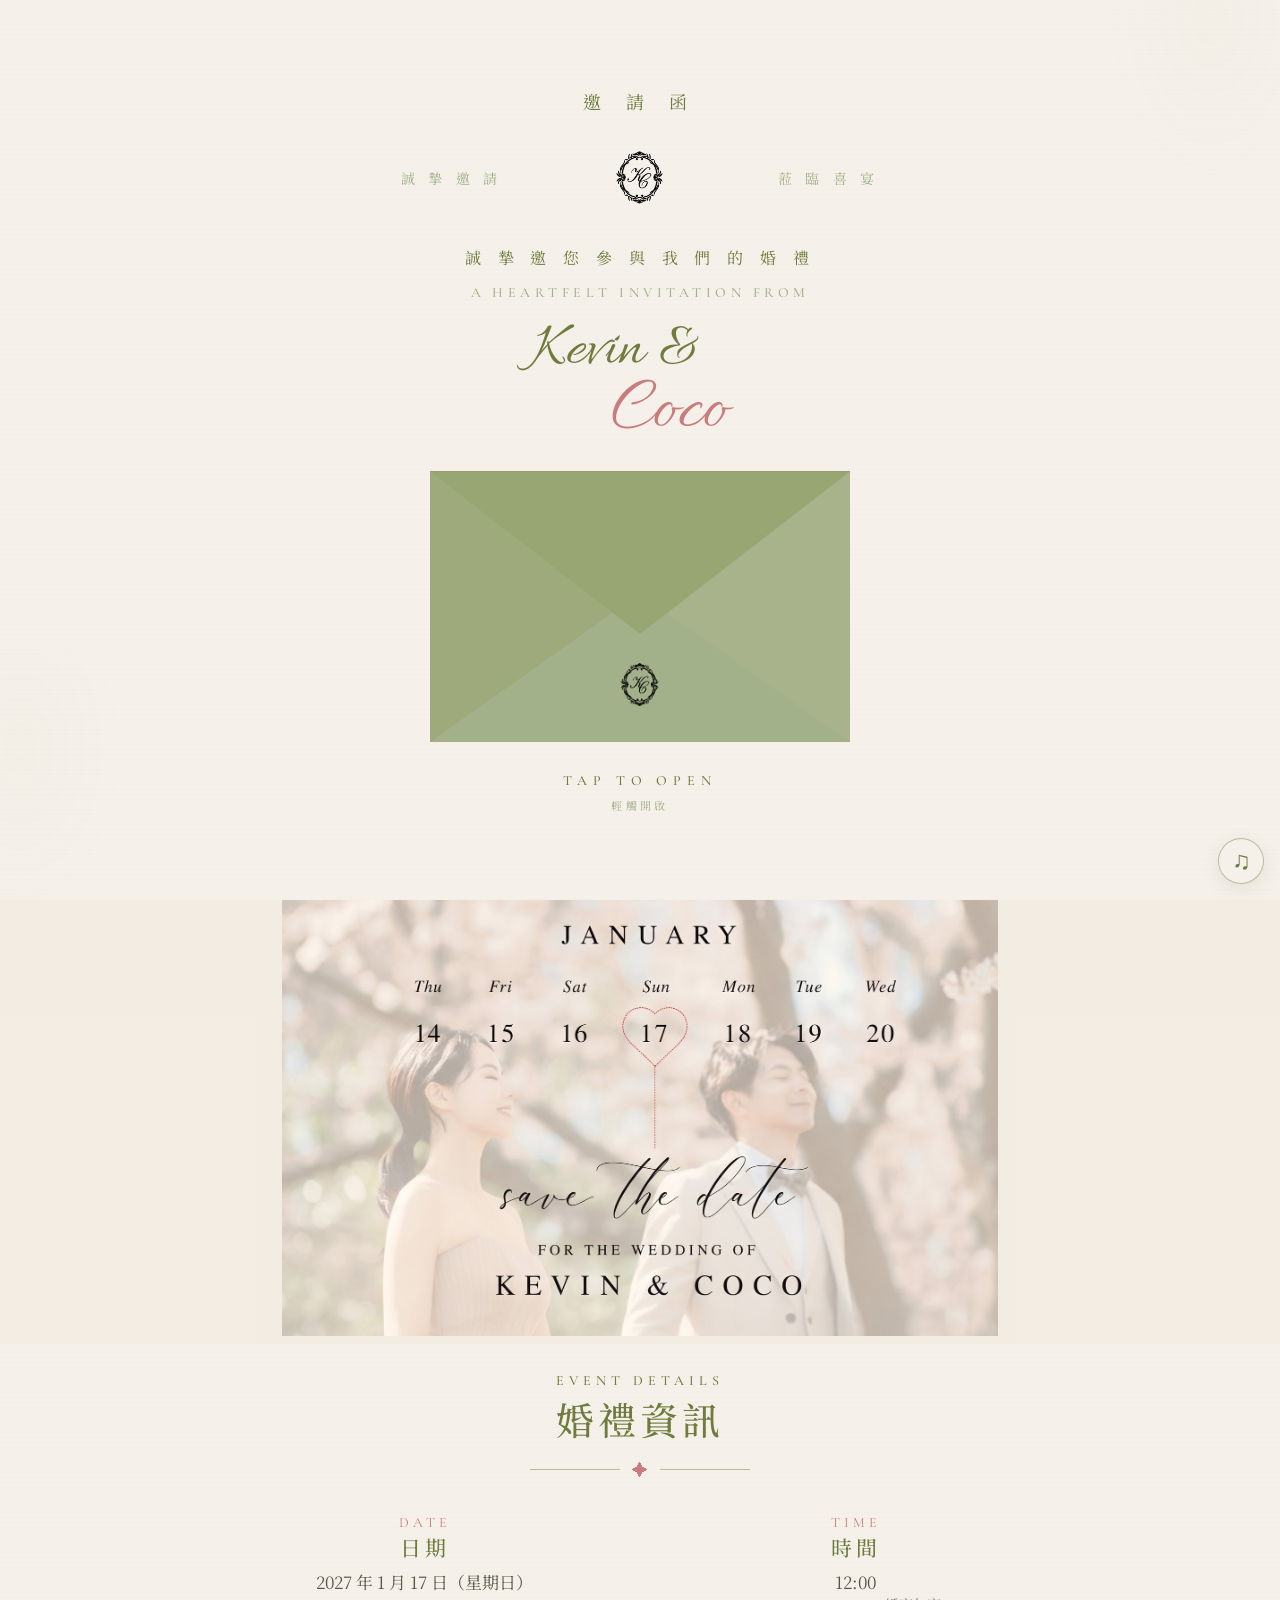
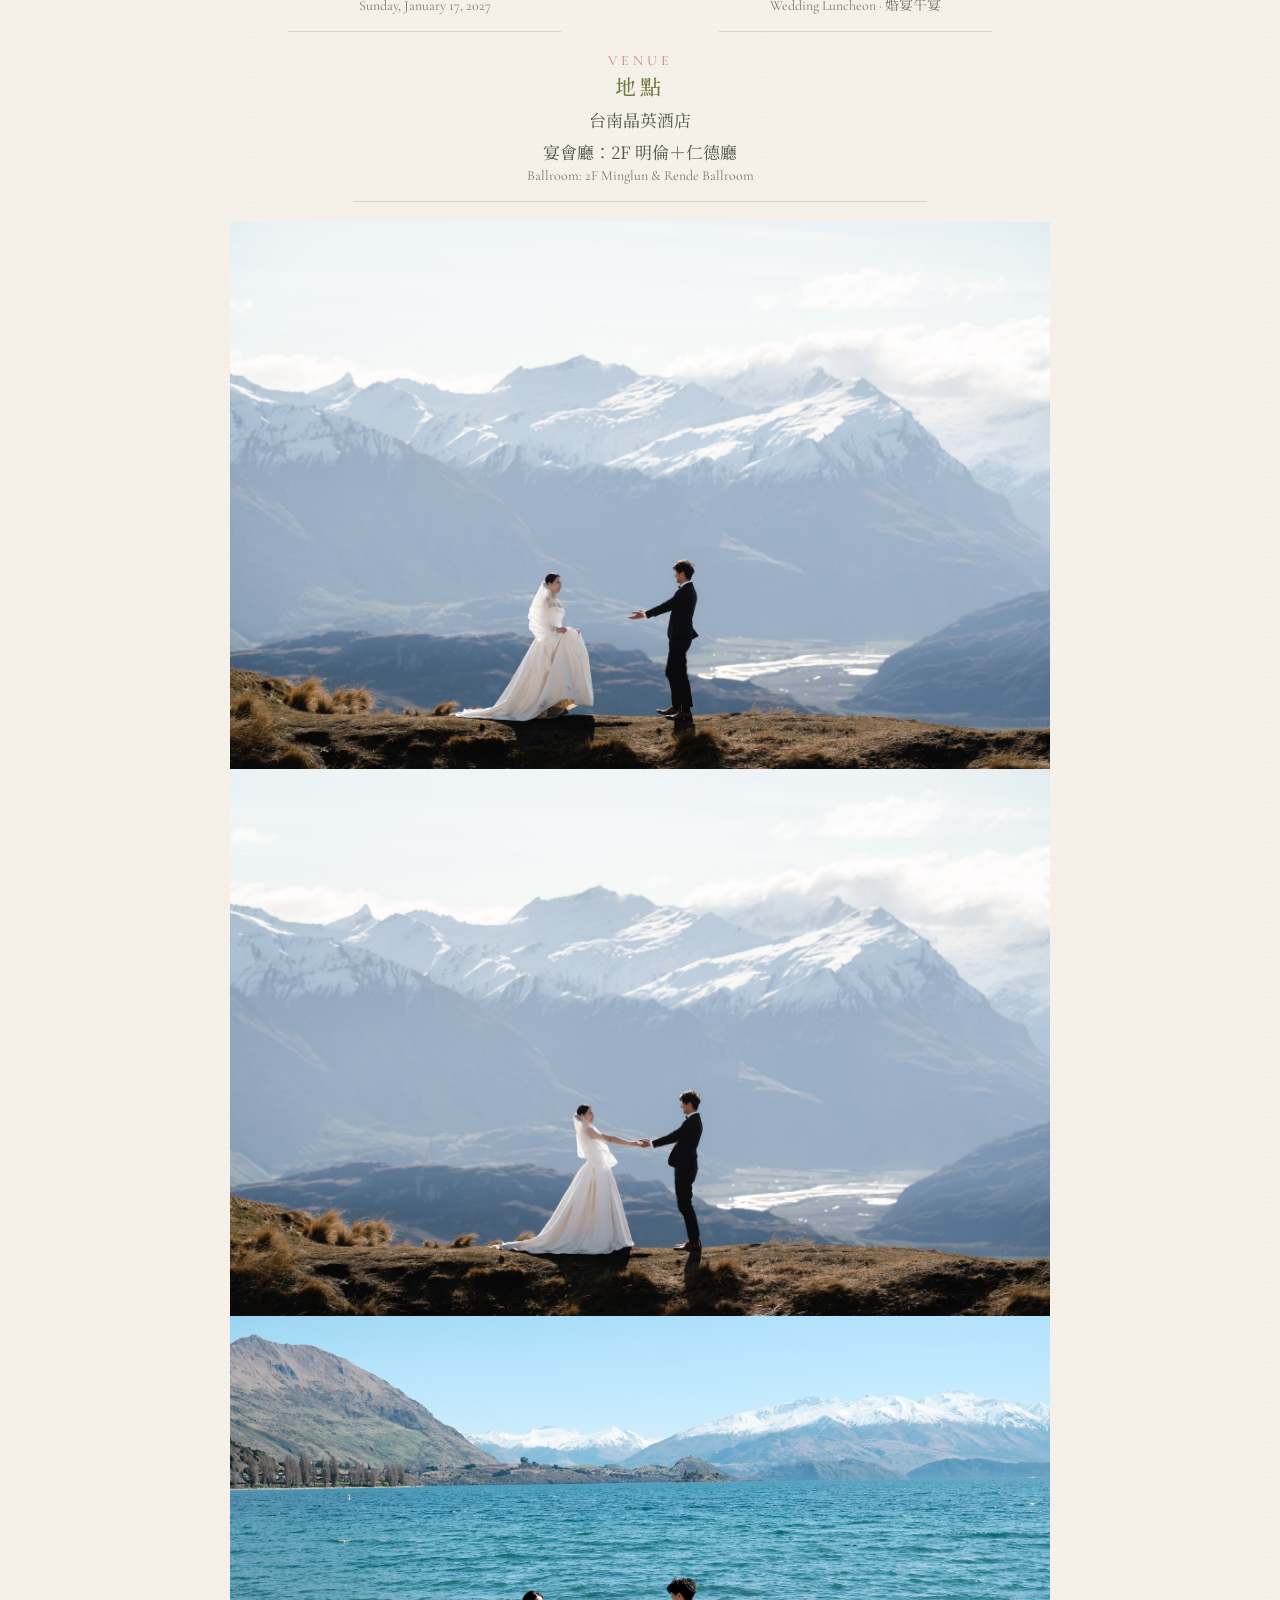
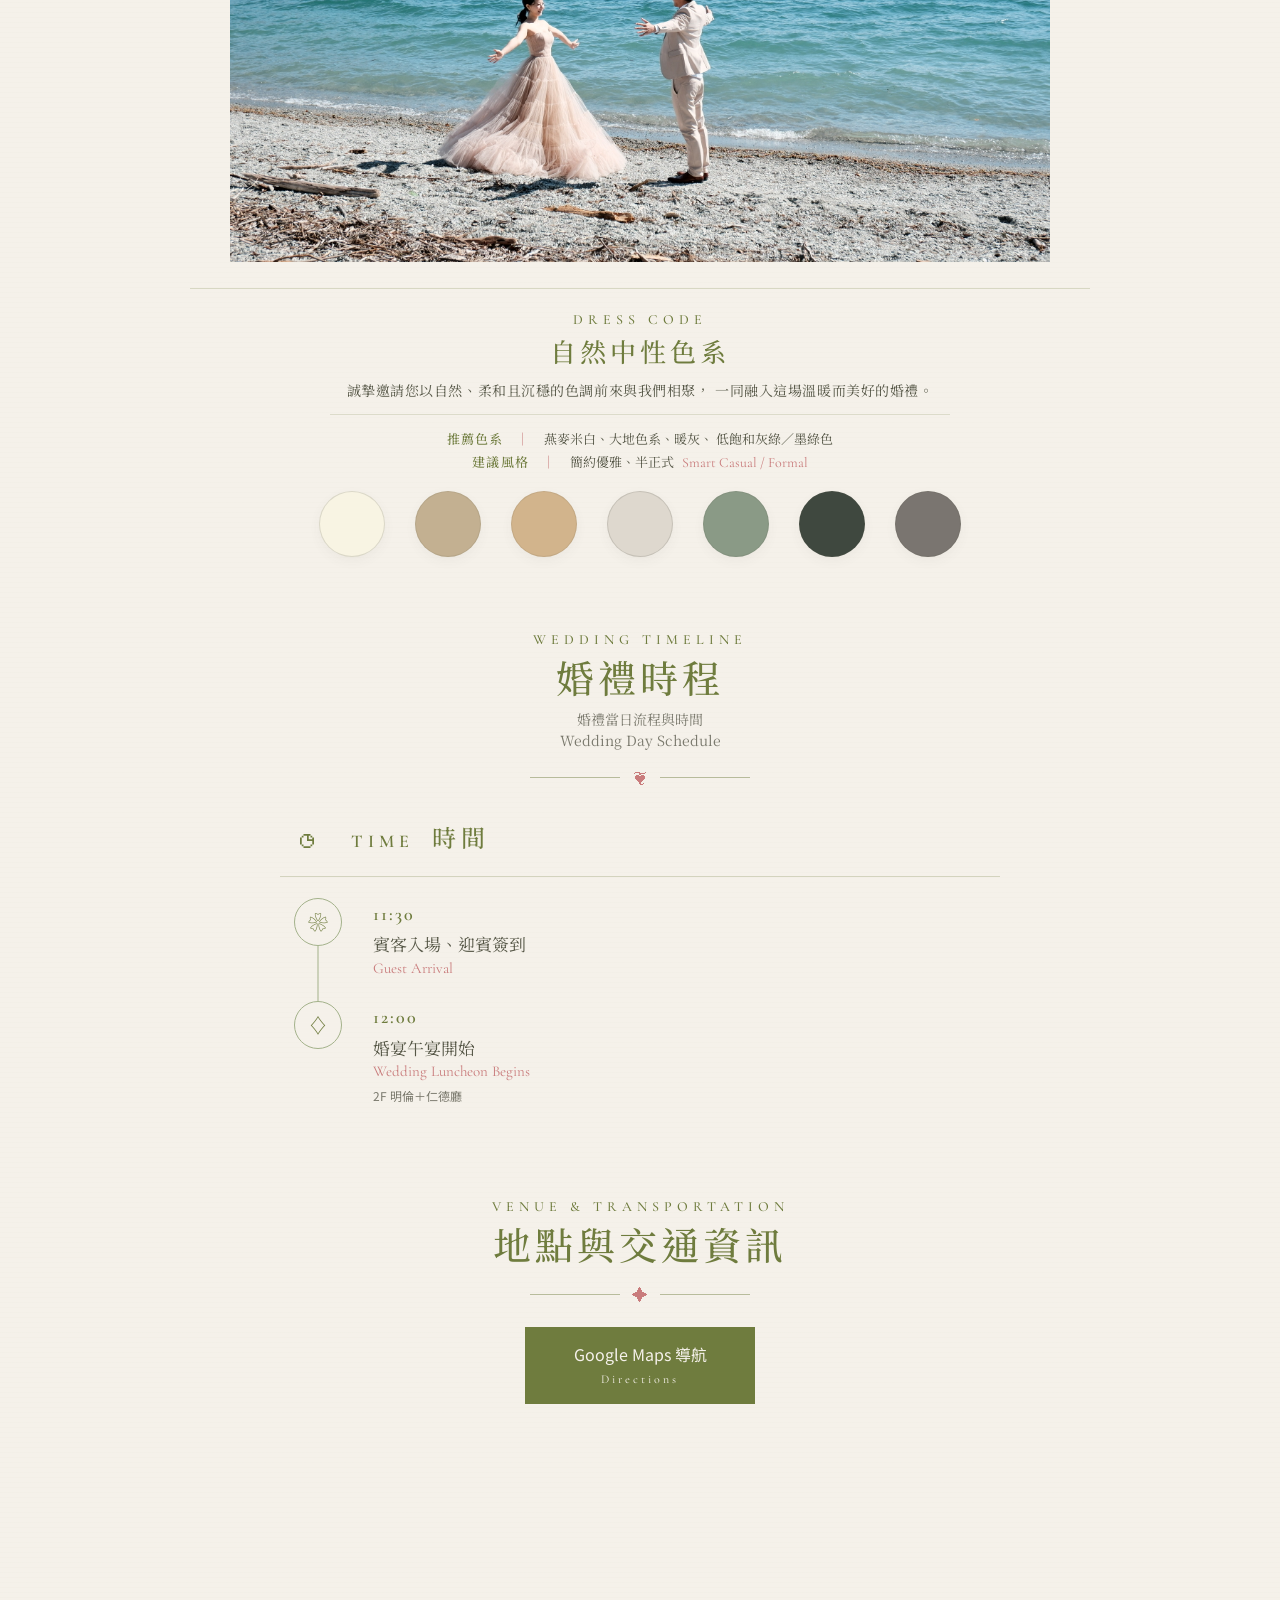
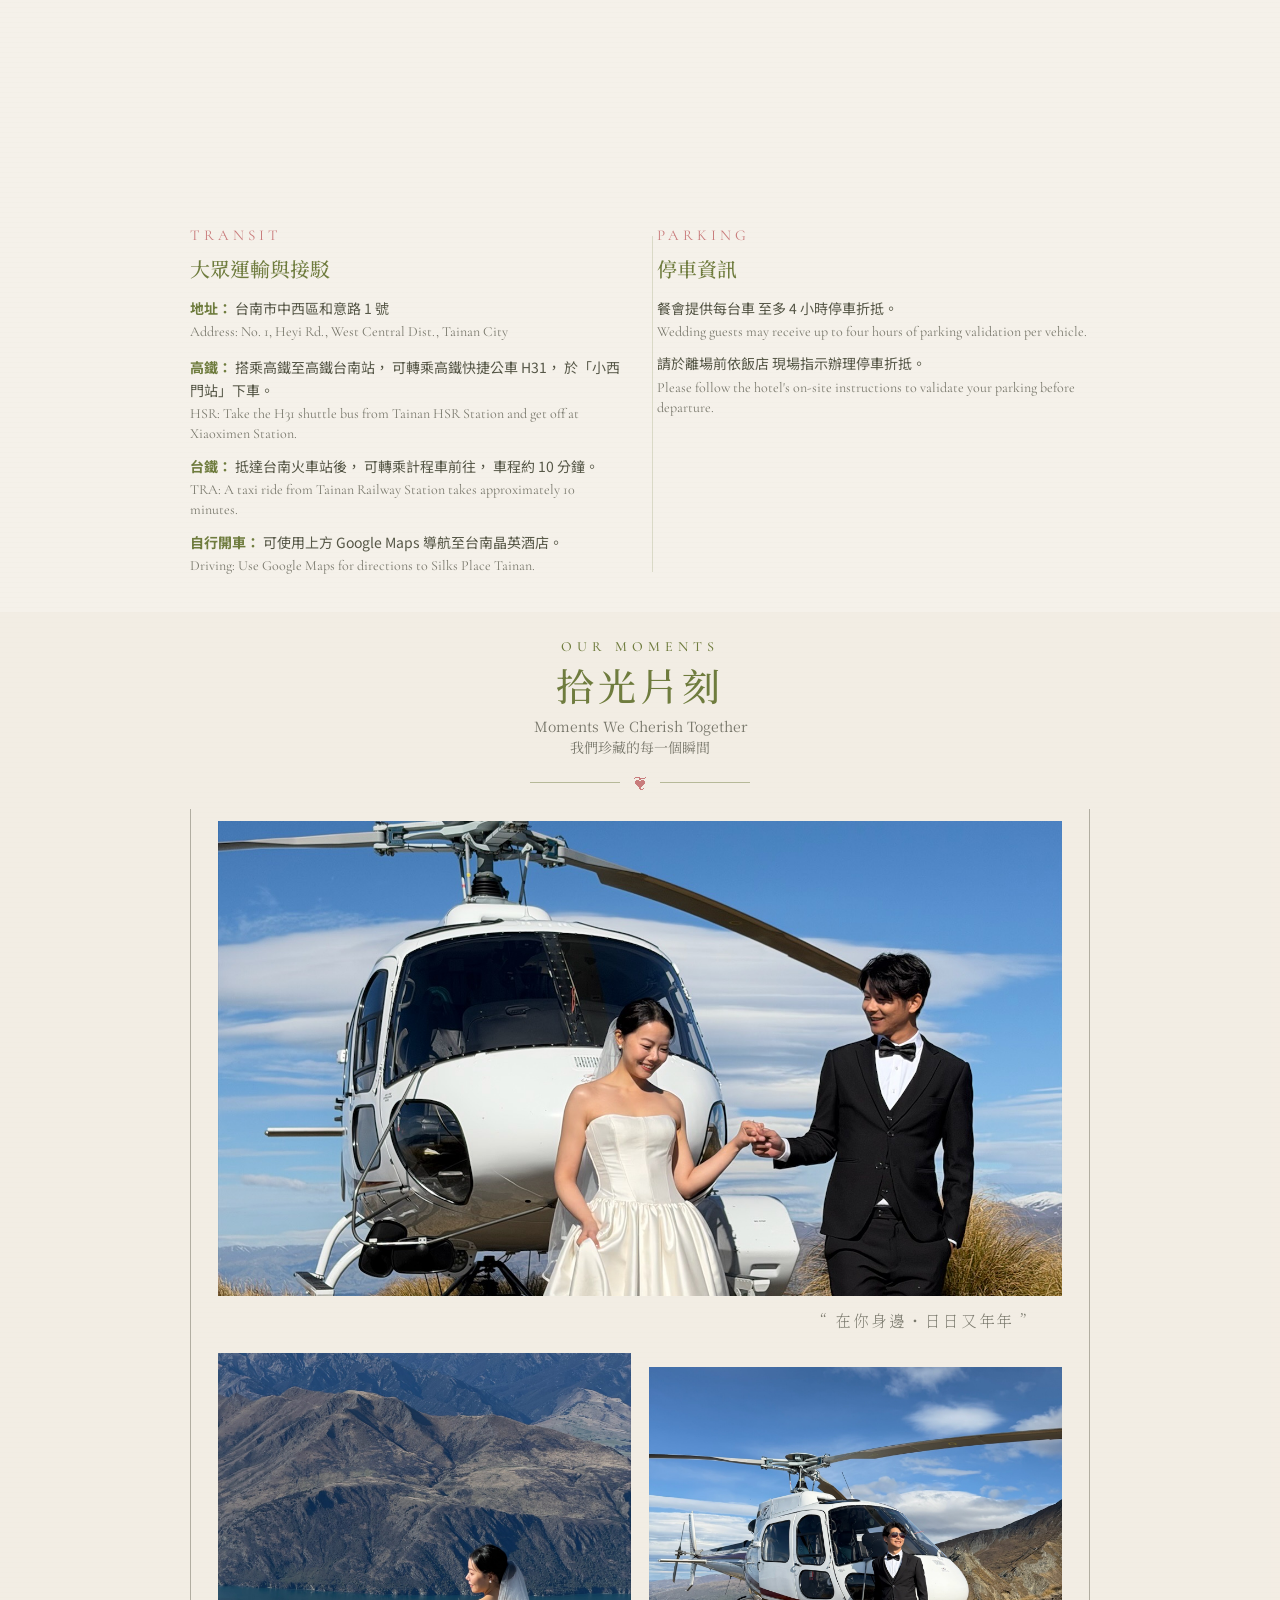
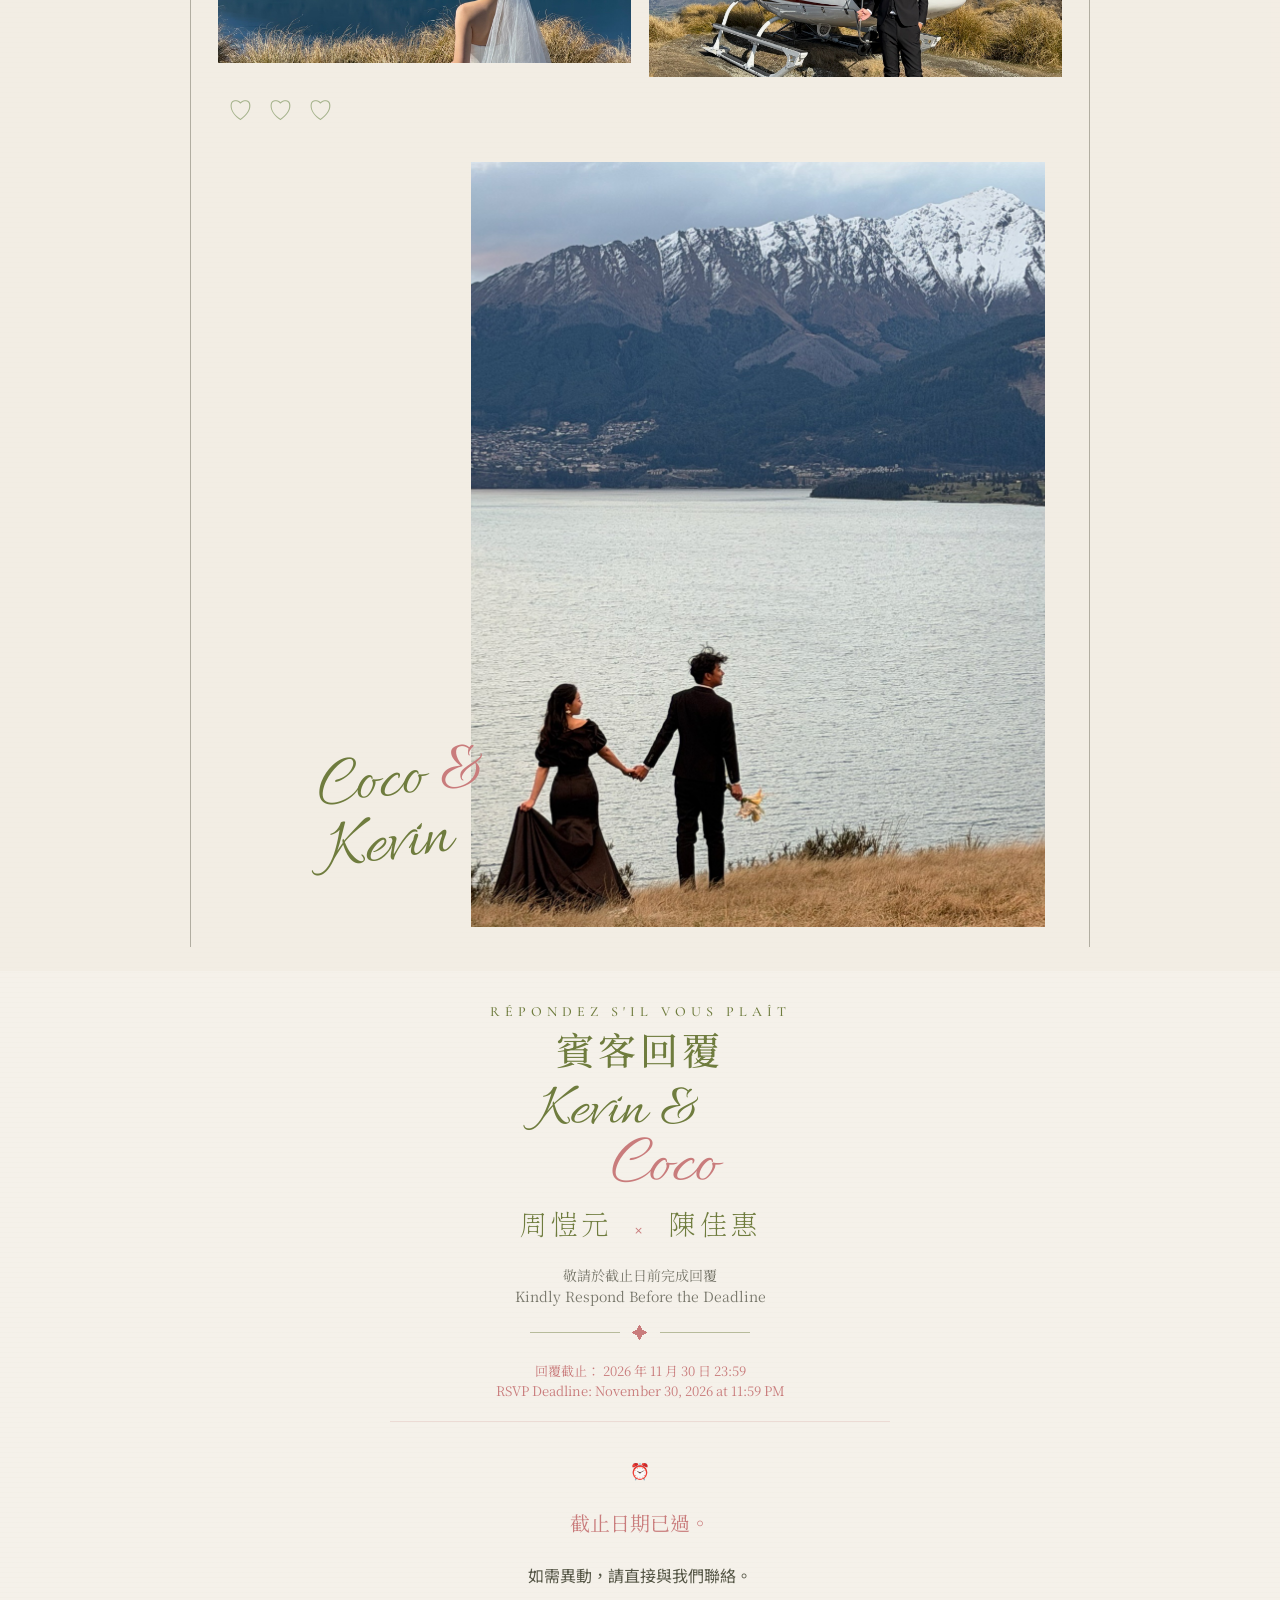
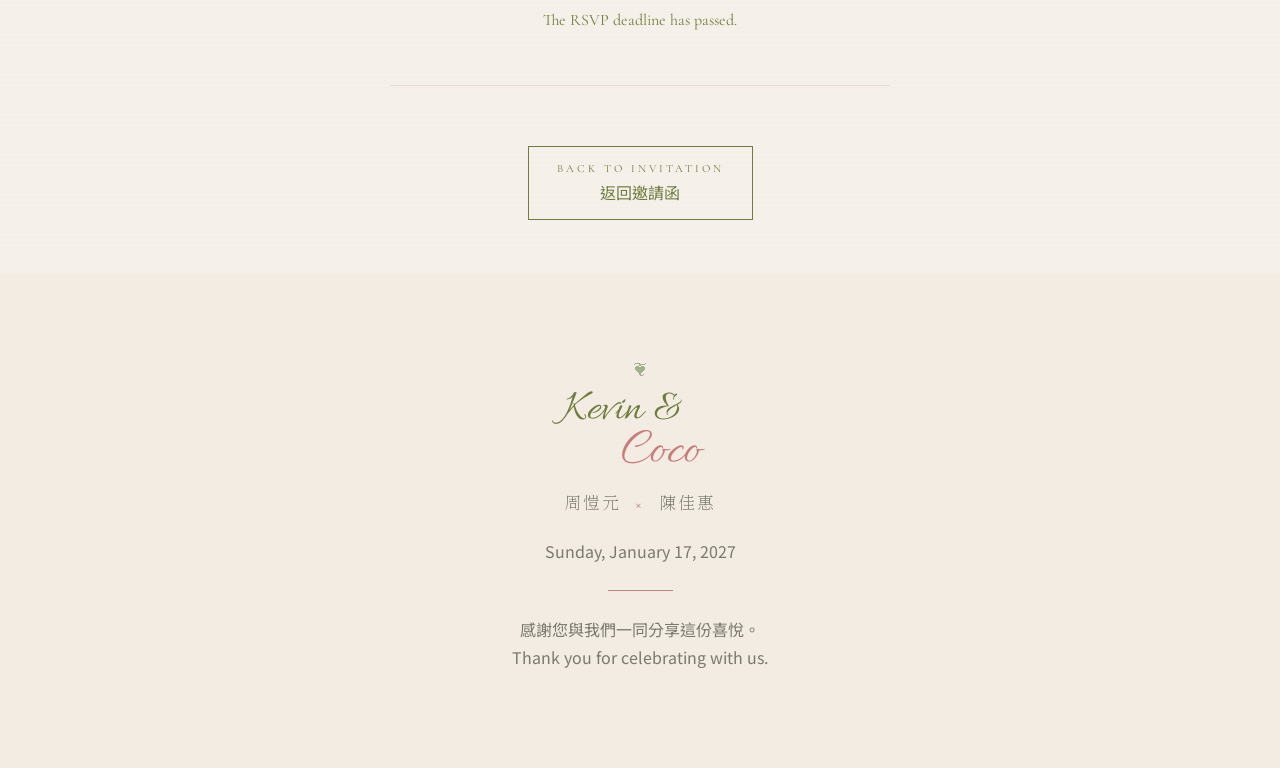
==== invitation/index.html @ 7c72fb7f "Bust stale image caches and warm optimized wedding photos" ====
<!DOCTYPE html>
<html lang="zh-TW">

<head>
    <meta charset="UTF-8">

    <meta
        name="viewport"
        content="width=device-width, initial-scale=1.0, viewport-fit=cover"
    >

    <meta
        name="description"
        content="周愷元與陳佳惠的婚禮邀請函"
    >

    <title>Wedding Invitation</title>

    <link
        rel="preload"
        as="image"
        href="./images/hero-cover.jpg?v=20261009-opt2"
        fetchpriority="high"
    >

    <link
        rel="preconnect"
        href="https://fonts.googleapis.com"
    >

    <link
        rel="preconnect"
        href="https://fonts.gstatic.com"
        crossorigin
    >

    <link
        href="https://fonts.googleapis.com/css2?family=Allura&family=Cormorant+Garamond:wght@400;500;600&family=Noto+Sans+TC:wght@400;500;600&family=Noto+Serif+TC:wght@400;500;600;700&display=swap"
        rel="stylesheet"
    >

    <script>
        (function () {
            const params = new URLSearchParams(window.location.search);

            const locationKey =
                params.get("loc") === "nantou"
                    ? "nantou"
                    : "tainan";

            const sessionKey =
                "weddingInvitationOpened:" + locationKey;

            try {
                if (
                    window.sessionStorage.getItem(sessionKey) !== "true"
                ) {
                    document.documentElement.classList.add(
                        "show-invitation-gate"
                    );
                }
            }
            catch (error) {
                document.documentElement.classList.add(
                    "show-invitation-gate"
                );
            }
        })();
    </script>

    <link
        rel="stylesheet"
        href="./style.css?v=20261009-01"
    >
</head>


<body>

    <!-- =====================================================
         背景音樂
    ====================================================== -->

    <audio
        id="bg-music"
        loop
        preload="metadata"
    >
        <source
            src="./InvitationMusic.mp3"
            type="audio/mpeg"
        >
    </audio>


    <!-- =====================================================
         音樂靜音按鈕
    ====================================================== -->

    <button
        type="button"
        id="music-toggle"
        class="music-toggle"
        aria-label="將背景音樂靜音"
        aria-pressed="false"
        title="背景音樂"
    >
        <span
            class="music-toggle-icon"
            aria-hidden="true"
        >
            ♫
        </span>
    </button>


    <!-- =====================================================
         信封入口
    ====================================================== -->

    <div
        id="invitation-gate"
        class="invitation-gate"
        role="dialog"
        aria-modal="true"
        aria-labelledby="gate-title"
        aria-describedby="gate-instruction"
    >

        <div
            class="gate-botanical gate-botanical-left"
            aria-hidden="true"
        ></div>

        <div
            class="gate-botanical gate-botanical-right"
            aria-hidden="true"
        ></div>


        <div class="gate-content">

            <p
                id="gate-title"
                class="gate-title"
            >
                邀 請 函
            </p>


            <div class="gate-monogram-row">

                <p>
                    誠 摯 邀 請
                </p>


                <div class="monogram-logo">

                    <img
                        src="./images/monogram-kc-black.png?v=20261009-opt2"
                        alt="KC Logo"
                    >

                </div>


                <p>
                    蒞 臨 喜 宴
                </p>

            </div>


            <p class="gate-main-invitation">
                誠 摯 邀 您 參 與 我 們 的 婚 禮
            </p>


            <p class="gate-english-invitation">
                A HEARTFELT INVITATION FROM
            </p>


            <div class="gate-couple-names">

                <span class="gate-name-kevin">
                    Kevin &amp;
                </span>

                <span class="gate-name-coco">
                    Coco
                </span>

            </div>


            <!-- =================================================
                 信封
            ================================================== -->

            <button
                type="button"
                id="envelope-button"
                class="envelope-button"
                aria-label="開啟婚禮邀請函"
            >

                <span class="envelope">

                    <span class="envelope-back"></span>


                    <span class="envelope-card">

                        <!-- 愛心改為玫瑰粉 -->
                        <span class="envelope-card-decoration">
                            ♥
                        </span>


                        <!-- & 獨立套用玫瑰粉 -->
                        <span class="envelope-card-name">

                            <span class="envelope-card-name-text">
                                Kevin
                            </span>

                            <span class="envelope-card-amp">
                                &amp;
                            </span>

                            <span class="envelope-card-name-text">
                                Coco
                            </span>

                        </span>


                        <span class="envelope-card-text">
                            WEDDING INVITATION
                        </span>


                        <span class="envelope-card-line"></span>


                        <span class="envelope-card-open">
                            OPEN INVITATION
                        </span>

                    </span>


                    <span class="envelope-front-left"></span>

                    <span class="envelope-front-right"></span>

                    <span class="envelope-front-bottom"></span>

                    <span class="envelope-flap"></span>


                    <span class="envelope-front-logo">

                        <img
                            src="./images/monogram-kc-black.png?v=20261009-opt2"
                            alt="KC Logo"
                        >

                    </span>

                </span>

            </button>


            <div
                id="gate-instruction"
                class="gate-instruction"
            >

                <p id="gate-instruction-main">
                    TAP TO OPEN
                </p>

                <span id="gate-instruction-sub">
                    輕觸開啟
                </span>

            </div>

        </div>

    </div>


    <!-- =====================================================
         背景裝飾
    ====================================================== -->

    <div
        class="botanical-decoration botanical-top-left"
        aria-hidden="true"
    ></div>

    <div
        class="botanical-decoration botanical-top-right"
        aria-hidden="true"
    ></div>

    <div
        class="botanical-decoration botanical-bottom-left"
        aria-hidden="true"
    ></div>

    <div
        class="botanical-decoration botanical-bottom-right"
        aria-hidden="true"
    ></div>


    <!-- =====================================================
         首頁主視覺
    ====================================================== -->

    <header
        class="hero-section"
        id="hero-bg"
    >

        <div class="hero-overlay"></div>


        <div class="hero-content">

            <div class="hero-card">

                <p class="eyebrow hero-eyebrow">
                    Wedding Invitation
                </p>


                <p class="hero-chinese-label">
                    婚禮邀請函
                </p>


                <div class="ornamental-divider">

                    <span></span>

                    <i>❦</i>

                    <span></span>

                </div>


                <h1
                    id="page-title"
                    class="hero-couple-title couple-chinese-font"
                >
                    周愷元

                    <em>&amp;</em>

                    陳佳惠
                </h1>


                <div class="hero-date-wrap">

                    <p
                        class="hero-date hero-date-line1"
                        id="wedding-date-line1"
                    >
                        JANUARY 17 2027
                    </p>

                    <p
                        class="hero-date hero-date-line2"
                        id="wedding-date-line2"
                    >
                        TAINAN
                    </p>

                </div>


                <div class="hero-invitation-copy">

                    <p class="hero-invitation-zh">
                        誠摯邀請您與我們一同見證這份幸福，
                        <br class="desktop-break">
                        分享屬於我們的重要時刻。
                    </p>

                    <p class="hero-invitation-en">
                        We warmly invite you to celebrate this special moment with us
                        <br class="desktop-break">
                        and share in the joy of our wedding day.
                    </p>

                </div>


                <div class="hero-floral-mark">
                    ✦
                </div>

            </div>

        </div>

    </header>


    <!-- =====================================================
         Countdown Image
    ====================================================== -->

    <section class="countdown-section">

        <div class="editorial-image-frame countdown-frame">

            <img
                id="countdown-image"
                class="countdown-image"
                src=""
                alt="Wedding Countdown"
                loading="eager"
                decoding="async"
                fetchpriority="auto"
            >

            <p
                id="countdown-image-error"
                class="image-error-message"
                hidden
            >
                婚禮倒數圖片尚未上傳。
            </p>

        </div>

    </section>


    <main
        id="wedding-content"
        tabindex="-1"
    >

        <!-- =================================================
             特別公告
        ================================================== -->

        <section
            id="notice-section"
            class="notice-section"
            hidden
        >

            <div class="notice-inner">

                <span
                    class="notice-leaf"
                    aria-hidden="true"
                >
                    ❧
                </span>


                <div>

                    <p
                        id="notice-zh"
                        class="notice-zh"
                    ></p>

                    <p
                        id="notice-en"
                        class="notice-en"
                    ></p>

                </div>


                <span
                    class="notice-leaf notice-leaf-right"
                    aria-hidden="true"
                >
                    ❧
                </span>

            </div>

        </section>


        <!-- =================================================
             婚禮資訊
        ================================================== -->

        <section class="content-section event-section">

            <div class="section-heading centered-heading">

                <p class="eyebrow">
                    Event Details
                </p>

                <h2>
                    婚禮資訊
                </h2>


                <div class="section-divider">

                    <span></span>

                    <i>✦</i>

                    <span></span>

                </div>

            </div>

            <div class="detail-grid">

                <article class="detail-item">

                    <p class="detail-label">
                        Date
                    </p>

                    <h3>
                        日期
                    </h3>

                    <p
                        id="event-date"
                        class="detail-main"
                    ></p>

                    <p
                        id="event-date-en"
                        class="detail-secondary"
                    ></p>

                </article>


                <article class="detail-item">

                    <p class="detail-label">
                        Time
                    </p>

                    <h3>
                        時間
                    </h3>

                    <p class="detail-main">
                        12:00
                    </p>

                    <p class="detail-secondary">
                        Wedding Luncheon · 婚宴午宴
                    </p>

                </article>


                <article class="detail-item detail-item-wide">

                    <p class="detail-label">
                        Venue
                    </p>

                    <h3>
                        地點
                    </h3>

                    <p
                        id="venue-name"
                        class="detail-main"
                    ></p>

                    <p
                        id="venue-address"
                        class="detail-secondary"
                    ></p>

                    <div
                        id="venue-detail"
                        class="venue-detail"
                    ></div>

                </article>

            </div>


            <!-- =================================================
                 婚禮資訊照片序列
                 既有圖片：6.jpg / 7.jpg / 8.jpg
            ================================================== -->

            <div
                class="event-photo-sequence"
                aria-label="Wedding photo sequence"
            >

                <img
                    src="./images/6.jpg?v=20261009-opt2"
                    alt="Wedding Photo 1"
                    loading="lazy"
                    decoding="async"
                    fetchpriority="low"
                >

                <img
                    src="./images/7.jpg?v=20261009-opt2"
                    alt="Wedding Photo 2"
                    loading="lazy"
                    decoding="async"
                    fetchpriority="low"
                >

                <img
                    src="./images/8.jpg?v=20261009-opt2"
                    alt="Wedding Photo 3"
                    loading="lazy"
                    decoding="async"
                    fetchpriority="low"
                >

            </div>


            <!-- =================================================
                 Dress Code
            ================================================== -->

            <div class="dress-code-section">

                <div class="dress-code-heading">

                    <p class="eyebrow">
                        Dress Code
                    </p>

                    <h3>
                        自然中性色系
                    </h3>


                    <p class="dress-code-introduction">
                        誠摯邀請您以自然、柔和且沉穩的色調前來與我們相聚，
                        一同融入這場溫暖而美好的婚禮。
                    </p>


                    <div class="dress-code-guidance">

                        <p>
                            <strong>
                                推薦色系
                            </strong>

                            <span>
                                燕麥米白、大地色系、暖灰、
                                低飽和灰綠／墨綠色
                            </span>
                        </p>


                        <p>
                            <strong>
                                建議風格
                            </strong>

                            <span>
                                簡約優雅、半正式
                                <em>
                                    Smart Casual / Formal
                                </em>
                            </span>
                        </p>

                    </div>

                </div>


                <div
                    class="dress-code-palette"
                    aria-label="婚禮 Dress Code 推薦色系"
                >

                    <div
                        class="dress-color-circle dress-color-light"
                        style="background-color:#F8F4E3;"
                    ></div>


                    <div
                        class="dress-color-circle"
                        style="background-color:#C3B091;"
                    ></div>


                    <div
                        class="dress-color-circle"
                        style="background-color:#D2B48C;"
                    ></div>


                    <div
                        class="dress-color-circle dress-color-light"
                        style="background-color:#DED8CE;"
                    ></div>


                    <div
                        class="dress-color-circle"
                        style="background-color:#8A9A86;"
                    ></div>


                    <div
                        class="dress-color-circle"
                        style="background-color:#3F483F;"
                    ></div>


                    <div
                        class="dress-color-circle"
                        style="background-color:#7A7570;"
                    ></div>

                </div>

            </div>

        </section>


        <!-- =================================================
             婚禮時程
        ================================================== -->

        <section class="content-section timeline-section">

            <div class="section-heading centered-heading">

                <p class="eyebrow">
                    Wedding Timeline
                </p>

                <h2>
                    婚禮時程
                </h2>

                <p class="section-note">
                    婚禮當日流程與時間<br>
                    Wedding Day Schedule
                </p>


                <div class="section-divider">

                    <span></span>

                    <i>❦</i>

                    <span></span>

                </div>

            </div>


            <div class="timeline-text-board">

                <div class="timeline-board-title">

                    <div class="timeline-board-icon">
                        ◷
                    </div>


                    <div class="timeline-board-heading">

                        <span>
                            Time
                        </span>

                        <h3>
                            時間
                        </h3>

                    </div>

                </div>


                <div
                    id="timeline-list"
                    class="timeline-list"
                ></div>

            </div>

        </section>


        <!-- =================================================
             地點與交通
        ================================================== -->

        <section class="content-section venue-section">

            <div class="section-heading centered-heading">

                <p class="eyebrow">
                    Venue & Transportation
                </p>

                <h2>
                    地點與交通資訊
                </h2>


                <div class="section-divider">

                    <span></span>

                    <i>✦</i>

                    <span></span>

                </div>

            </div>


            <div class="map-actions">

                <a
                    id="google-map-link"
                    class="primary-link"
                    href="#"
                    target="_blank"
                    rel="noopener noreferrer"
                >
                    Google Maps 導航

                    <span>
                        Directions
                    </span>

                </a>

            </div>


            <div class="map-container">

                <iframe
                    id="map-iframe"
                    title="Wedding Venue Map"
                    src=""
                    width="100%"
                    height="360"
                    allowfullscreen
                    loading="lazy"
                    referrerpolicy="no-referrer-when-downgrade"
                ></iframe>

            </div>


            <div class="information-grid">

                <article class="information-item">

                    <p class="information-en-title">
                        Transit
                    </p>

                    <h3>
                        大眾運輸與接駁
                    </h3>

                    <div
                        class="information-content"
                        id="traffic-info"
                    ></div>

                </article>


                <article class="information-item">

                    <p class="information-en-title">
                        Parking
                    </p>

                    <h3>
                        停車資訊
                    </h3>

                    <div
                        class="information-content"
                        id="parking-info"
                    ></div>

                </article>

            </div>

        </section>


        <!-- =================================================
             Our Moments
        ================================================== -->

        <section class="moments-section">

            <div class="section-heading centered-heading">

                <p class="eyebrow">
                    Our Moments
                </p>

                <h2>
                    拾光片刻
                </h2>

                <p class="section-note">
                    Moments We Cherish Together<br>
                    我們珍藏的每一個瞬間
                </p>


                <div class="section-divider">

                    <span></span>

                    <i>❦</i>

                    <span></span>

                </div>

            </div>


            <div
                class="moments-collage"
                id="photo-grid"
            ></div>

        </section>


        <!-- =================================================
             RSVP
        ================================================== -->

        <section
            class="rsvp-section"
            id="rsvp-section"
        >

            <div class="rsvp-inner">

                <div class="section-heading centered-heading">

                    <p class="eyebrow">
                        Répondez S'il Vous Plaît
                    </p>

                    <h2>
                        賓客回覆
                    </h2>


                    <div class="rsvp-couple-signature">

                        <span class="rsvp-kevin">
                            Kevin &amp;
                        </span>

                        <span class="rsvp-coco">
                            Coco
                        </span>

                    </div>


                    <p class="rsvp-couple-chinese couple-chinese-font">
                        周愷元

                        <i>×</i>

                        陳佳惠
                    </p>


                    <p class="section-note">
                        敬請於截止日前完成回覆<br>
                        Kindly Respond Before the Deadline
                    </p>


                    <div class="section-divider">

                        <span></span>

                        <i>✦</i>

                        <span></span>

                    </div>


                    <p
                        id="rsvp-deadline-display"
                        class="deadline-display"
                    ></p>

                </div>


                <div id="rsvp-form-wrapper">

                    <form id="rsvp-form">

                        <input
                            type="hidden"
                            id="form-wedding-location"
                            name="weddingLocation"
                        >


                        <div class="form-group">

                            <label for="guest-name">

                                <span>
                                    Your Name
                                </span>

                                姓名

                                <b>*</b>

                            </label>

                            <input
                                id="guest-name"
                                type="text"
                                name="guestName"
                                required
                                maxlength="50"
                                autocomplete="name"
                                placeholder="請輸入您的姓名"
                            >

                        </div>


                        <div class="form-group">

                            <label for="relation">

                                <span>
                                    Relationship
                                </span>

                                與新人的關係

                                <b>*</b>

                            </label>

                            <select
                                id="relation"
                                name="relation"
                                required
                            >

                                <option
                                    value=""
                                    selected
                                    disabled
                                >
                                    請選擇 Select
                                </option>

                                <option value="男方親友">
                                    男方親友 · Groom's Guest
                                </option>

                                <option value="女方親友">
                                    女方親友 · Bride's Guest
                                </option>

                                <option value="共同朋友">
                                    共同朋友 · Mutual Friend
                                </option>

                                <option value="公司同事">
                                    公司同事 · Colleague
                                </option>

                                <option value="其他">
                                    其他 · Other
                                </option>

                            </select>

                        </div>


                        <div class="form-group">

                            <label for="phone">

                                <span>
                                    Phone Number
                                </span>

                                聯絡電話

                                <b>*</b>

                            </label>

                            <input
                                id="phone"
                                type="tel"
                                name="phone"
                                required
                                maxlength="20"
                                autocomplete="tel"
                                inputmode="tel"
                                placeholder="0912345678"
                            >

                        </div>


                        <div class="form-group">

                            <label for="attendance">

                                <span>
                                    Attendance
                                </span>

                                是否出席

                                <b>*</b>

                            </label>

                            <select
                                id="attendance"
                                name="isAttending"
                                required
                            >

                                <option value="yes">
                                    出席 · Attending
                                </option>

                                <option value="no">
                                    不出席 · Not Attending
                                </option>

                            </select>

                        </div>


                        <div
                            id="attendance-detail-fields"
                            class="conditional-fields"
                        >

                            <div
                                id="field-ceremony"
                                class="form-group"
                            >

                                <label for="attend-ceremony">

                                    <span>
                                        Ceremony Attendance
                                    </span>

                                    是否出席證婚

                                </label>

                                <select
                                    id="attend-ceremony"
                                    name="attendCeremony"
                                >

                                    <option value="yes">
                                        是，會出席證婚 · Attending
                                    </option>

                                    <option value="no">
                                        否，僅參加午宴 · Luncheon Only
                                    </option>

                                </select>

                                <p class="field-help">
                                    涵碧樓 8F 星光露台<br>
                                    8F Starlight Terrace
                                </p>

                            </div>


                            <div class="form-group">

                                <label for="attend-count">

                                    <span>
                                        Total Guest Count
                                    </span>

                                    包含您在內，總出席人數

                                    <b>*</b>

                                </label>

                                <input
                                    id="attend-count"
                                    type="number"
                                    name="attendCount"
                                    min="1"
                                    max="20"
                                    step="1"
                                    value="1"
                                    required
                                >

                                <p class="field-help highlighted-help">
                                    請包含您本人、其他成人與所有兒童。<br>
                                    Please include yourself, all adults and all children.
                                </p>

                            </div>


                            <div
                                id="field-companion-names"
                                class="form-group"
                                hidden
                            >

                                <label for="companion-names">

                                    <span>
                                        Accompanying Guest Names
                                    </span>

                                    其他一同參與人員姓名

                                </label>

                                <input
                                    id="companion-names"
                                    type="text"
                                    name="companionNames"
                                    maxlength="200"
                                    autocomplete="off"
                                    placeholder="例如：王小明、陳小華"
                                >

                                <p class="field-help">
                                    總出席人數大於 1 人時可填寫，非必填；多位姓名請以頓號「、」分隔。<br>
                                    Optional. Please separate multiple names with 「、」.
                                </p>

                            </div>


                            <div class="form-group">

                                <label for="child-set-count">

                                    <span>
                                        Child Seat & Tableware Sets
                                    </span>

                                    需要兒童座椅及餐具組的數量

                                </label>

                                <input
                                    id="child-set-count"
                                    type="number"
                                    name="childSetCount"
                                    min="0"
                                    max="20"
                                    step="1"
                                    value="0"
                                >

                                <p class="field-help">
                                    每組包含一張兒童座椅及一組兒童餐具，不需要請填 0。<br>
                                    Each set includes one child seat and one child tableware set.
                                </p>

                            </div>


                            <div class="form-group">

                                <label for="dietary-type">

                                    <span>
                                        Meal Preference
                                    </span>

                                    餐點需求

                                    <b>*</b>

                                </label>

                                <select
                                    id="dietary-type"
                                    name="dietaryType"
                                    required
                                >

                                    <option value="all_meat">
                                        全葷 · Regular Meals
                                    </option>

                                    <option value="all_veg">
                                        全素 · All Vegetarian
                                    </option>

                                    <option value="other">
                                        其他 · Other
                                    </option>

                                </select>


                                <p
                                    id="dietary-other-help"
                                    class="field-help highlighted-help"
                                    hidden
                                >
                                    請於下方「食物過敏或特殊需求」註明需求。<br>
                                    Please describe your meal requirements below.
                                </p>

                            </div>


                            <div
                                id="field-veg-count"
                                class="form-group"
                            >

                                <label for="veg-count">

                                    <span>
                                        Vegetarian Guest Count
                                    </span>

                                    素食人數

                                </label>

                                <input
                                    id="veg-count"
                                    type="number"
                                    name="vegCount"
                                    min="0"
                                    max="20"
                                    step="1"
                                    value="0"
                                >

                            </div>


                            <div class="form-group">

                                <label for="food-allergy">

                                    <span>
                                        Dietary Restrictions
                                    </span>

                                    食物過敏或特殊需求

                                </label>

                                <textarea
                                    id="food-allergy"
                                    name="foodAllergy"
                                    rows="3"
                                    maxlength="300"
                                    placeholder="請註明食物過敏、特殊餐點或其他需求"
                                ></textarea>

                            </div>

                        </div>


                        <div class="form-group">

                            <label for="message">

                                <span>
                                    Message for the Couple
                                </span>

                                想對新人說的話

                            </label>

                            <textarea
                                id="message"
                                name="message"
                                rows="3"
                                maxlength="500"
                                placeholder="留下給我們的祝福"
                            ></textarea>

                        </div>


                        <button
                            type="submit"
                            class="submit-btn"
                            id="submit-button"
                        >

                            <span>
                                Submit RSVP
                            </span>

                            送出回覆

                        </button>


                        <p
                            id="form-status"
                            class="form-status"
                            role="status"
                            aria-live="polite"
                        ></p>

                    </form>

                </div>


                <div
                    id="deadline-notice"
                    class="deadline-notice"
                    hidden
                >

                    <div class="deadline-icon">
                        ⏰
                    </div>

                    <p class="deadline-main">
                        截止日期已過。
                    </p>

                    <p>
                        如需異動，請直接與我們聯絡。
                    </p>

                    <p class="deadline-en">
                        The RSVP deadline has passed.
                    </p>

                </div>


                <div class="back-invitation-wrap">

                    <button
                        type="button"
                        id="back-to-invitation"
                        class="back-invitation-button"
                    >

                        <span>
                            Back to Invitation
                        </span>

                        返回邀請函

                    </button>

                </div>

            </div>

        </section>

    </main>


    <!-- =====================================================
         照片燈箱
    ====================================================== -->

    <div
        id="lightbox"
        class="lightbox"
        role="dialog"
        aria-modal="true"
        aria-label="圖片預覽"
        hidden
    >

        <button
            type="button"
            class="close-lightbox"
            id="close-lightbox"
            aria-label="關閉照片"
        >
            &times;
        </button>

        <img
            class="lightbox-content"
            id="lightbox-img"
            src=""
            alt="圖片預覽"
        >

    </div>


    <!-- =====================================================
         Footer
    ====================================================== -->

    <footer class="page-footer">

        <div class="footer-decoration">
            ❦
        </div>


        <div class="footer-signature">

            <span>
                Kevin &amp;
            </span>

            <span>
                Coco
            </span>

        </div>


        <p class="footer-chinese-names couple-chinese-font">
            周愷元

            <i>×</i>

            陳佳惠
        </p>


        <p id="footer-date"></p>


        <div class="footer-line"></div>


        <p>
            感謝您與我們一同分享這份喜悅。<br>
            Thank you for celebrating with us.
        </p>

    </footer>


    <script
        src="https://www.gstatic.com/firebasejs/8.10.1/firebase-app.js"
    ></script>

    <script
        src="https://www.gstatic.com/firebasejs/8.10.1/firebase-database.js"
    ></script>

    <script
        src="./app.js?v=20261009-opt2"
    ></script>

</body>

</html>
---- invitation/style.css ----
/* =========================================================
   GenWanMin2
========================================================= */

@font-face {
    font-family: "GenWanMin2Wedding";

    src: url("./fonts/GenWanMin2-L-subset.woff2") format("woff2");

    font-weight: 300;
    font-style: normal;
    font-display: swap;
}


/* =========================================================
   Variables
========================================================= */

:root {
    --background: #F5F1EA;
    --primary: #6F7C3E;
    --accent: #C97C7C;
    --secondary-background: #EFE7DB;
    --soft-pink: #D8A7A1;
    --sage: #A3B18A;

    --text: #565747;
    --text-soft: #7A796D;

    --primary-light: rgba(111, 124, 62, 0.22);
    --accent-light: rgba(201, 124, 124, 0.18);
    --sage-light: rgba(163, 177, 138, 0.18);
}


/* =========================================================
   Global
========================================================= */

* {
    box-sizing: border-box;
}


html {
    scroll-behavior: smooth;
}


html.show-invitation-gate,
html.show-invitation-gate body {
    overflow: hidden;
}


body {
    position: relative;

    margin: 0;

    overflow-x: hidden;

    color: var(--text);

    background: var(--background);

    background-image:
        repeating-linear-gradient(
            0deg,
            rgba(111, 124, 62, 0.014) 0,
            rgba(111, 124, 62, 0.014) 1px,
            transparent 1px,
            transparent 5px
        );

    font-family:
        "Noto Sans TC",
        sans-serif;

    line-height: 1.8;
}


button,
input,
select,
textarea {
    font: inherit;
}


img {
    display: block;

    max-width: 100%;
}


[hidden] {
    display: none !important;
}


/* =========================================================
   新人中文姓名
========================================================= */

.couple-chinese-font {
    font-family:
        "GenWanMin2Wedding",
        "Noto Serif TC",
        serif !important;

    font-weight: 300 !important;

    font-style: normal;

    font-synthesis: none;
}


/* =========================================================
   音樂控制
========================================================= */

.music-toggle {
    position: fixed;

    z-index: 21000;

    right:
        max(
            16px,
            env(safe-area-inset-right)
        );

    bottom:
        max(
            16px,
            env(safe-area-inset-bottom)
        );

    display: flex;

    align-items: center;
    justify-content: center;

    width: 46px;
    height: 46px;

    padding: 0;

    color: var(--primary);

    background:
        rgba(
            245,
            241,
            234,
            0.88
        );

    border:
        1px solid
        rgba(
            111,
            124,
            62,
            0.45
        );

    border-radius: 50%;

    box-shadow:
        0
        5px
        18px
        rgba(
            86,
            87,
            71,
            0.10
        );

    backdrop-filter: blur(8px);
    -webkit-backdrop-filter: blur(8px);

    cursor: pointer;

    transition:
        color 0.25s ease,
        border-color 0.25s ease,
        background-color 0.25s ease,
        transform 0.25s ease;
}


.music-toggle:hover {
    color: var(--accent);

    border-color: var(--accent);

    transform:
        translateY(-2px);
}


.music-toggle-icon {
    position: relative;

    z-index: 1;

    display: block;

    font-family:
        "Cormorant Garamond",
        serif;

    font-size: 25px;

    line-height: 1;
}


.music-toggle::after {
    position: absolute;

    top: 50%;
    left: 50%;

    width: 27px;
    height: 1px;

    content: "";

    background: var(--accent);

    opacity: 0;

    transform:
        translate(-50%, -50%)
        rotate(-45deg);

    transition:
        opacity
        0.2s
        ease;
}


.music-toggle.is-muted {
    color: var(--text-soft);
}


.music-toggle.is-muted::after {
    opacity: 1;
}


.music-toggle.is-muted
.music-toggle-icon {
    opacity: 0.5;
}


/* =========================================================
   Invitation Gate
========================================================= */

.invitation-gate {
    position: fixed;

    z-index: 20000;

    inset: 0;

    display: none;

    align-items: center;
    justify-content: center;

    overflow-y: auto;
    overflow-x: hidden;

    color: var(--text);

    background:
        repeating-linear-gradient(
            0deg,
            rgba(111, 124, 62, 0.014) 0,
            rgba(111, 124, 62, 0.014) 1px,
            transparent 1px,
            transparent 5px
        ),
        var(--background);

    opacity: 1;

    transition:
        opacity 0.7s ease,
        visibility 0.7s ease;
}


html.show-invitation-gate
.invitation-gate {
    display: flex;
}


.invitation-gate.is-leaving {
    opacity: 0;

    visibility: hidden;

    pointer-events: none;
}


.gate-content {
    position: relative;

    z-index: 2;

    display: flex;

    flex-direction: column;

    align-items: center;
    justify-content: center;

    width:
        min(
            820px,
            100%
        );

    min-height: 100svh;

    padding:
        max(
            30px,
            env(safe-area-inset-top)
        )
        20px
        max(
            30px,
            env(safe-area-inset-bottom)
        );

    text-align: center;
}


.gate-title {
    margin:
        0
        0
        clamp(
            15px,
            2.5vh,
            26px
        );

    color: var(--primary);

    font-family:
        "Noto Serif TC",
        serif;

    font-size:
        clamp(
            15px,
            2vw,
            18px
        );

    font-weight: 400;

    letter-spacing: 0.55em;
}


/* =========================================================
   Gate Logo
========================================================= */

.gate-monogram-row {
    display: grid;

    grid-template-columns:
        1fr
        78px
        1fr;

    align-items: center;

    gap:
        clamp(
            12px,
            3vw,
            28px
        );

    width:
        min(
            620px,
            100%
        );

    margin-bottom:
        clamp(
            18px,
            3vh,
            28px
        );
}


.gate-monogram-row p {
    margin: 0;

    color: var(--sage);

    font-family:
        "Noto Serif TC",
        serif;

    font-size:
        clamp(
            11px,
            1.8vw,
            14px
        );

    font-weight: 400;

    letter-spacing: 0.34em;

    white-space: nowrap;
}


.monogram-logo {
    display: flex;

    align-items: center;
    justify-content: center;

    width: 78px;
    height: 78px;

    margin: 0 auto;
}


.monogram-logo img {
    width: 100%;
    height: 100%;

    object-fit: contain;
}


/* =========================================================
   Gate Text
========================================================= */

.gate-main-invitation {
    margin:
        0
        0
        7px;

    color: var(--primary);

    font-family:
        "Noto Serif TC",
        serif;

    font-size:
        clamp(
            12px,
            2vw,
            16px
        );

    letter-spacing:
        clamp(
            0.16em,
            1vw,
            0.4em
        );
}


.gate-english-invitation {
    margin: 0;

    color: var(--sage);

    font-family:
        "Cormorant Garamond",
        serif;

    font-size:
        clamp(
            11px,
            1.7vw,
            14px
        );

    font-weight: 500;

    letter-spacing: 0.32em;
}


.gate-couple-names {
    display: flex;

    flex-direction: column;

    align-items: center;

    margin:
        clamp(
            12px,
            2.6vh,
            24px
        )
        0
        clamp(
            20px,
            3.5vh,
            34px
        );

    font-family:
        "Allura",
        cursive;

    line-height: 0.74;
}


.gate-name-kevin {
    margin-right: 48px;

    color: var(--primary);

    font-size:
        clamp(
            40px,
            7vw,
            62px
        );
}


.gate-name-coco {
    margin-top: 9px;

    margin-left: 58px;

    color: var(--accent);

    font-size:
        clamp(
            50px,
            8.5vw,
            76px
        );
}


/* =========================================================
   Envelope
========================================================= */

.envelope-button {
    display: block;

    width:
        min(
            420px,
            78vw
        );

    padding: 0;

    background: transparent;

    border: 0;

    cursor: pointer;

    -webkit-tap-highlight-color:
        transparent;
}


.envelope-button:focus-visible {
    outline:
        1px
        solid
        var(--accent);

    outline-offset: 12px;
}


.envelope {
    position: relative;

    display: block;

    width: 100%;

    aspect-ratio:
        1.55 / 1;

    perspective: 1000px;

    transform-style:
        preserve-3d;
}


.envelope-back {
    position: absolute;

    z-index: 1;

    inset: 0;

    background:
        linear-gradient(
            180deg,
            #A8B38B 0%,
            var(--sage) 100%
        );

    border:
        1px
        solid
        rgba(
            111,
            124,
            62,
            0.48
        );
}


/* =========================================================
   Envelope Card
========================================================= */

.envelope-card {
    position: absolute;

    z-index: 2;

    left: 8%;
    bottom: 7%;

    display: flex;

    flex-direction: column;

    align-items: center;
    justify-content: center;

    width: 84%;
    height: 75%;

    padding: 14px;

    color: var(--primary);

    background: var(--background);

    border:
        1px
        solid
        rgba(
            111,
            124,
            62,
            0.38
        );

    transform:
        translateY(4%);

    transform-origin:
        center bottom;

    transition:
        transform
        1.05s
        cubic-bezier(
            0.2,
            0.72,
            0.22,
            1
        );
}


/* 愛心改為粉紅 */

.envelope-card-decoration {
    margin-bottom: 5px;

    color: var(--accent);

    font-family:
        Georgia,
        serif;

    font-size: 16px;

    line-height: 1;
}


/* 英文姓名 */

.envelope-card-name {
    display: inline-flex;

    align-items: baseline;

    justify-content: center;

    gap: 5px;

    font-family:
        "Allura",
        cursive;

    font-size:
        clamp(
            27px,
            5vw,
            40px
        );

    line-height: 1;
}


.envelope-card-name-text {
    color: var(--primary);
}


/* & 改為 RSVP 相同粉紅 */

.envelope-card-amp {
    color: var(--accent);
}


.envelope-card-text {
    margin-top: 5px;

    color: var(--sage);

    font-family:
        "Cormorant Garamond",
        serif;

    font-size: 9px;

    letter-spacing: 0.28em;
}


.envelope-card-line {
    width: 60px;
    height: 1px;

    margin:
        10px
        0
        8px;

    background: var(--accent);

    opacity: 0.6;
}


.envelope-card-open {
    color: var(--primary);

    font-family:
        "Cormorant Garamond",
        serif;

    font-size: 9px;

    letter-spacing: 0.25em;
}


/* =========================================================
   Envelope Front
========================================================= */

.envelope-front-left,
.envelope-front-right,
.envelope-front-bottom {
    position: absolute;

    z-index: 4;

    inset: 0;

    pointer-events: none;
}


.envelope-front-left {
    background: #9EAA7B;

    clip-path:
        polygon(
            0 0,
            56% 57%,
            0 100%
        );
}


.envelope-front-right {
    background: #A8B38B;

    clip-path:
        polygon(
            100% 0,
            44% 57%,
            100% 100%
        );
}


.envelope-front-bottom {
    background: var(--sage);

    clip-path:
        polygon(
            0 100%,
            50% 45%,
            100% 100%
        );
}


/* =========================================================
   Envelope Flap
========================================================= */

.envelope-flap {
    position: absolute;

    z-index: 6;

    top: 0;
    left: 0;

    width: 100%;
    height: 60%;

    background: #98A674;

    clip-path:
        polygon(
            0 0,
            100% 0,
            50% 100%
        );

    transform:
        rotateX(0deg);

    transform-origin:
        top center;

    backface-visibility:
        hidden;

    transition:
        transform
        0.8s
        cubic-bezier(
            0.4,
            0,
            0.2,
            1
        );
}


/* =========================================================
   KC Logo
========================================================= */

.envelope-front-logo {
    position: absolute;

    z-index: 7;

    left: 50%;
    top: 79%;

    display: flex;

    align-items: center;
    justify-content: center;

    width: 64px;
    height: 64px;

    background: transparent;

    transform:
        translate(
            -50%,
            -50%
        );

    pointer-events: none;

    transition:
        opacity
        0.35s
        ease;
}


.envelope-front-logo img {
    width: 100%;
    height: 100%;

    object-fit: contain;
}


.invitation-gate.is-opening
.envelope-front-logo {
    opacity: 0.82;
}


/* =========================================================
   Gate Instruction
========================================================= */

.gate-instruction {
    margin-top:
        clamp(
            16px,
            2.8vh,
            30px
        );

    transition:
        opacity
        0.3s
        ease,
        transform
        0.3s
        ease;
}


.gate-instruction p {
    margin: 0;

    color: var(--primary);

    font-family:
        "Cormorant Garamond",
        serif;

    font-size: 14px;

    font-weight: 500;

    letter-spacing: 0.42em;

    transition:
        color
        0.3s
        ease;
}


.gate-instruction span {
    display: block;

    margin-top: 3px;

    color: var(--sage);

    font-family:
        "Noto Serif TC",
        serif;

    font-size: 11px;

    letter-spacing: 0.3em;

    transition:
        color
        0.3s
        ease;
}


.invitation-gate.is-opening
.gate-instruction {
    transform:
        translateY(2px);
}


.invitation-gate.is-opening
.gate-instruction p {
    color: var(--accent);
}


.invitation-gate.is-opening
.gate-instruction span {
    color: var(--primary);
}


/* =========================================================
   Envelope Animation
========================================================= */

.invitation-gate:not(.is-opening)
.envelope-button {
    animation:
        envelopeFloat
        3.2s
        ease-in-out
        infinite;
}


.invitation-gate.is-opening
.envelope-flap {
    z-index: 1;

    transform:
        rotateX(180deg);
}


.invitation-gate.is-opening
.envelope-card {
    transform:
        translateY(-68%);
}


.invitation-gate.is-opening
.gate-title,
.invitation-gate.is-opening
.gate-monogram-row,
.invitation-gate.is-opening
.gate-main-invitation,
.invitation-gate.is-opening
.gate-english-invitation,
.invitation-gate.is-opening
.gate-couple-names {
    transition:
        opacity
        0.7s
        ease;

    opacity: 0.46;
}


@keyframes envelopeFloat {

    0%,
    100% {
        transform:
            translateY(0);
    }

    50% {
        transform:
            translateY(-7px);
    }

}


/* =========================================================
   Botanical Decorations
========================================================= */

.gate-botanical,
.botanical-decoration {
    position: fixed;

    z-index: 0;

    width: 250px;
    height: 330px;

    opacity: 0.08;

    pointer-events: none;

    background:
        radial-gradient(
            ellipse
            at
            40%
            30%,
            rgba(
                163,
                177,
                138,
                0.32
            ),
            transparent
            50%
        );
}


.gate-botanical-left,
.botanical-top-left {
    left: -80px;
    bottom: -80px;
}


.gate-botanical-right,
.botanical-top-right {
    top: -80px;
    right: -80px;
}


.botanical-bottom-left {
    bottom: -90px;
    left: -90px;
}


.botanical-bottom-right {
    right: -90px;
    bottom: -90px;
}


/* =========================================================
   Common Heading
========================================================= */

.eyebrow {
    margin:
        0
        0
        10px;

    color: var(--primary);

    font-family:
        "Cormorant Garamond",
        serif;

    font-size: 14px;

    font-weight: 500;

    letter-spacing: 5px;

    text-transform: uppercase;
}


.section-heading {
    margin-bottom: 44px;
}


.centered-heading {
    text-align: center;
}


.section-heading h2 {
    margin: 0;

    color: var(--primary);

    font-family:
        "Noto Serif TC",
        serif;

    font-size:
        clamp(
            28px,
            5vw,
            38px
        );

    font-weight: 500;

    letter-spacing: 4px;
}


.section-note {
    margin:
        14px
        0
        0;

    color: var(--text-soft);

    font-family:
        "Noto Serif TC",
        serif;

    font-size: 14px;
}


.section-divider,
.ornamental-divider {
    display: flex;

    align-items: center;
    justify-content: center;

    gap: 12px;

    width:
        min(
            280px,
            76%
        );

    margin:
        24px
        auto
        0;
}


.section-divider span,
.ornamental-divider span {
    display: block;

    width: 90px;
    height: 1px;

    background: var(--primary);

    opacity: 0.45;
}


.section-divider i,
.ornamental-divider i {
    color: var(--accent);

    font-style: normal;
}


/* =========================================================
   Hero
========================================================= */

.hero-section {
    position: relative;

    z-index: 1;

    min-height: 94svh;

    background-color:
        var(--secondary-background);

    background-position: center;

    background-repeat: no-repeat;

    background-size: cover;
}


.hero-overlay {
    position: absolute;

    inset: 0;

    background:
        linear-gradient(
            180deg,
            rgba(
                245,
                241,
                234,
                0.15
            ),
            rgba(
                245,
                241,
                234,
                0.42
            ),
            rgba(
                245,
                241,
                234,
                0.86
            )
        );
}


.hero-content {
    position: relative;

    z-index: 2;

    display: flex;

    align-items: center;
    justify-content: center;

    min-height: 94svh;

    padding:
        80px
        24px;
}


.hero-card {
    width:
        min(
            740px,
            94%
        );

    padding:
        52px
        20px;

    text-align: center;

    background:
        rgba(
            245,
            241,
            234,
            0.61
        );
}


.hero-chinese-label {
    margin: 0;

    color: var(--text-soft);

    font-family:
        "Noto Serif TC",
        serif;

    font-size: 14px;

    letter-spacing: 5px;
}


.hero-couple-title {
    margin:
        30px
        0
        28px;

    color: var(--primary);

    font-family:
        "GenWanMin2Wedding",
        "Noto Serif TC",
        serif;

    font-size:
        clamp(
            40px,
            6.2vw,
            60px
        );

    font-weight: 300 !important;

    font-synthesis: none;

    line-height: 1.45;

    letter-spacing: 0.13em;

    text-transform: none;
}


.hero-couple-title em {
    display: inline-block;

    margin:
        0
        13px;

    color: var(--accent);

    font-family:
        "Cormorant Garamond",
        serif;

    font-size: 0.82em;

    font-style: italic;

    font-weight: 400;
}


.hero-date-wrap {
    display: flex;

    flex-direction: column;

    gap: 0;

    margin-bottom: 24px;
}


.hero-date {
    margin: 0;

    color: var(--accent);

    font-family:
        "Cormorant Garamond",
        serif;

    font-size:
        clamp(
            18px,
            3vw,
            23px
        );

    font-weight: 500;

    letter-spacing: 4px;

    line-height: 1.4;

    text-transform: uppercase;

    white-space: nowrap;
}


.hero-date-line2 {
    color: var(--primary);
}


.hero-invitation-copy {
    width:
        min(
            580px,
            100%
        );

    margin:
        0
        auto;
}


.hero-invitation-zh {
    margin: 0;

    color: var(--text);

    font-family:
        "Noto Serif TC",
        serif;

    font-size: 15px;

    font-weight: 400;

    line-height: 2;

    letter-spacing: 0.08em;
}


.hero-invitation-en {
    margin:
        10px
        0
        0;

    color: var(--text-soft);

    font-family:
        "Cormorant Garamond",
        serif;

    font-size: 14px;

    line-height: 1.55;

    letter-spacing: 0.06em;
}


.hero-floral-mark {
    margin-top: 26px;

    color: var(--sage);
}


/* =========================================================
   Sections
========================================================= */

.countdown-section,
.content-section,
.moments-section,
.rsvp-section {
    position: relative;

    z-index: 1;

    padding-top: 105px;

    padding-bottom: 105px;
}


.countdown-section {
    padding-left: 20px;

    padding-right: 20px;

    background:
        rgba(
            239,
            231,
            219,
            0.45
        );
}


.content-section {
    width:
        min(
            1000px,
            calc(
                100% - 30px
            )
        );

    margin:
        0
        auto;

    padding-left: 30px;

    padding-right: 30px;

    background: transparent;
}


/* =========================================================
   Wedding Day Heading
========================================================= */

.wedding-day-heading {
    margin-bottom: 44px;

    text-align: center;
}


.wedding-day-ornament {
    width:
        min(
            220px,
            68vw
        );

    margin:
        0
        auto
        7px;
}


.wedding-day-ornament svg {
    display: block;

    width: 100%;

    height: auto;

    overflow: visible;
}


.ornament-stroke {
    fill: none;

    stroke: var(--primary);

    stroke-width: 1.65;

    stroke-linecap: round;

    stroke-linejoin: round;

    opacity: 0.78;
}


.ornament-dot {
    fill: var(--primary);

    opacity: 0.85;
}


.ornament-heart {
    fill: var(--accent);

    opacity: 0.9;
}


.wedding-day-title {
    margin: 0;

    color: var(--text);

    font-family:
        "Cormorant Garamond",
        serif;

    font-size:
        clamp(
            34px,
            5vw,
            48px
        );

    font-weight: 500;

    line-height: 1;

    letter-spacing:
        0.12em;
}


/* =========================================================
   Event / Countdown Images
========================================================= */

.editorial-image-frame {
    width:
        min(
            720px,
            100%
        );

    margin:
        0
        auto
        60px;

    padding: 0;

    background: transparent;

    border: 0;

    box-shadow: none;
}


.countdown-frame {
    margin-bottom: 0;
}


.countdown-image,
.event-image {
    width: 100%;

    height: auto;

    aspect-ratio:
        3 / 2;

    object-fit: contain;

    background: transparent;
}


.image-error-message {
    padding: 30px;

    color: var(--text-soft);

    text-align: center;
}


/* =========================================================
   Event Details
========================================================= */

.detail-grid {
    display: grid;

    grid-template-columns:
        1fr
        1fr;

    gap:
        0
        50px;

    width:
        min(
            820px,
            100%
        );

    margin:
        0
        auto;
}


.detail-item {
    position: relative;

    padding:
        26px
        10px
        34px;

    text-align: center;
}


.detail-item::after {
    position: absolute;

    bottom: 0;

    left: 15%;

    width: 70%;

    height: 1px;

    content: "";

    background:
        rgba(
            111,
            124,
            62,
            0.24
        );
}


.detail-item-wide {
    grid-column:
        1 / -1;

    padding-top: 42px;
}


.detail-label {
    margin: 0;

    color: var(--accent);

    font-family:
        "Cormorant Garamond",
        serif;

    font-size: 14px;

    letter-spacing: 4px;

    text-transform: uppercase;
}


.detail-item h3 {
    margin:
        4px
        0
        18px;

    color: var(--primary);

    font-family:
        "Noto Serif TC",
        serif;

    font-size: 21px;

    font-weight: 500;

    letter-spacing: 4px;
}


.detail-main {
    margin: 0;

    color: var(--text);

    font-family:
        "Noto Serif TC",
        serif;

    font-size: 17px;
}


.detail-secondary {
    margin:
        7px
        0
        0;

    color: var(--text-soft);

    font-family:
        "Cormorant Garamond",
        "Noto Serif TC",
        serif;

    font-size: 14px;
}


.venue-detail {
    margin-top: 16px;
}


.venue-detail p {
    margin:
        5px
        0;
}


.venue-detail strong {
    color: var(--primary);
}


.venue-detail .en-line {
    color: var(--accent);

    font-family:
        "Cormorant Garamond",
        serif;

    font-size: 14px;
}


/* =========================================================
   Dress Code
========================================================= */

.dress-code-section {
    width:
        min(
            900px,
            100%
        );

    margin:
        82px
        auto
        0;

    padding-top: 54px;

    border-top:
        1px
        solid
        rgba(
            111,
            124,
            62,
            0.22
        );

    text-align: center;
}


.dress-code-heading h3 {
    margin: 0;

    color: var(--primary);

    font-family:
        "Noto Serif TC",
        serif;

    font-size: 26px;

    font-weight: 500;

    letter-spacing: 4px;
}


.dress-code-introduction {
    width:
        min(
            620px,
            100%
        );

    margin:
        20px
        auto
        0;

    color: var(--text);

    font-family:
        "Noto Serif TC",
        serif;

    font-size: 14px;

    line-height: 2;

    letter-spacing: 0.04em;
}


.dress-code-guidance {
    width:
        min(
            620px,
            100%
        );

    margin:
        24px
        auto
        0;

    padding-top: 20px;

    border-top:
        1px
        solid
        rgba(
            111,
            124,
            62,
            0.18
        );
}


.dress-code-guidance p {
    display: flex;

    align-items: baseline;

    justify-content: center;

    gap: 14px;

    margin:
        7px
        0;

    color: var(--text);

    font-family:
        "Noto Serif TC",
        serif;

    font-size: 13px;

    line-height: 1.8;
}


.dress-code-guidance strong {
    flex:
        0
        0
        auto;

    color: var(--primary);

    font-weight: 500;

    letter-spacing: 0.1em;
}


.dress-code-guidance strong::after {
    margin-left: 8px;

    color: var(--accent);

    content: "｜";
}


.dress-code-guidance span {
    text-align: left;
}


.dress-code-guidance em {
    margin-left: 5px;

    color: var(--accent);

    font-family:
        "Cormorant Garamond",
        serif;

    font-size: 14px;

    font-style: normal;
}


.dress-code-palette {
    display: flex;

    align-items: center;

    justify-content: center;

    gap:
        clamp(
            16px,
            3vw,
            30px
        );

    width: 100%;

    margin-top: 36px;
}


.dress-color-circle {
    width: 66px;

    height: 66px;

    flex:
        0
        0
        auto;

    border-radius: 50%;

    border:
        1px
        solid
        rgba(
            86,
            87,
            71,
            0.12
        );

    box-shadow:
        0
        4px
        12px
        rgba(
            86,
            87,
            71,
            0.05
        );
}


.dress-color-light {
    border:
        1px
        solid
        rgba(
            86,
            87,
            71,
            0.18
        );
}


/* =========================================================
   Timeline
========================================================= */

.timeline-text-board {
    width:
        min(
            720px,
            100%
        );

    margin:
        0
        auto;

    padding: 0;

    background: transparent;

    border: 0;

    box-shadow: none;
}


.timeline-board-title {
    display: flex;

    align-items: center;

    gap: 17px;

    margin-bottom: 26px;

    padding-bottom: 18px;

    border-bottom:
        1px
        solid
        rgba(
            111,
            124,
            62,
            0.25
        );
}


.timeline-board-icon {
    display: flex;

    align-items: center;

    justify-content: center;

    width: 54px;

    height: 54px;

    color: var(--primary);

    font-size: 28px;
}


.timeline-board-heading {
    display: flex;

    align-items: baseline;

    gap: 18px;
}


.timeline-board-heading span {
    color: var(--primary);

    font-family:
        "Cormorant Garamond",
        serif;

    font-size: 18px;

    font-weight: 600;

    letter-spacing: 5px;

    text-transform: uppercase;
}


.timeline-board-heading h3 {
    margin: 0;

    color: var(--primary);

    font-family:
        "Noto Serif TC",
        serif;

    font-size: 24px;

    font-weight: 500;

    letter-spacing: 5px;
}


.timeline-item {
    position: relative;

    display: grid;

    grid-template-columns:
        75px
        1fr;

    gap: 18px;

    padding:
        12px
        0
        24px;
}


.timeline-marker {
    position: relative;

    display: flex;

    justify-content: center;
}


.timeline-dot {
    position: relative;

    z-index: 1;

    display: flex;

    align-items: center;

    justify-content: center;

    width: 48px;

    height: 48px;

    color: var(--primary);

    background: var(--background);

    border:
        1px
        solid
        var(--sage);

    border-radius: 50%;

    font-size: 20px;
}


.timeline-line {
    position: absolute;

    top: 48px;

    bottom: -24px;

    left: 50%;

    width: 1px;

    background: var(--sage);

    transform:
        translateX(-50%);
}


.timeline-item:last-child
.timeline-line {
    display: none;
}


.timeline-time {
    margin: 0;

    color: var(--primary);

    font-family:
        "Cormorant Garamond",
        serif;

    font-size: 18px;

    font-weight: 600;

    letter-spacing: 2px;
}


.timeline-title {
    margin:
        2px
        0
        0;

    color: var(--text);

    font-family:
        "Noto Serif TC",
        serif;

    font-size: 17px;
}


.timeline-subtitle {
    margin:
        1px
        0
        0;

    color: var(--accent);

    font-family:
        "Cormorant Garamond",
        serif;

    font-size: 15px;
}


.timeline-note {
    margin:
        4px
        0
        0;

    color: var(--text-soft);

    font-size: 12px;
}


/* =========================================================
   Map
========================================================= */

.map-actions {
    margin-bottom: 30px;

    text-align: center;
}


.primary-link {
    display: inline-flex;

    flex-direction: column;

    align-items: center;

    min-width: 230px;

    padding:
        13px
        28px;

    color: var(--background);

    background: var(--primary);

    border: 0;

    text-decoration: none;

    transition:
        background-color
        0.25s
        ease;
}


.primary-link:hover {
    background: var(--accent);
}


.primary-link span {
    font-family:
        "Cormorant Garamond",
        serif;

    font-size: 12px;

    letter-spacing: 3px;
}


.map-container {
    overflow: hidden;

    width:
        min(
            900px,
            100%
        );

    margin:
        0
        auto
        60px;

    background: transparent;

    border: 0;

    box-shadow: none;
}


.map-container iframe {
    display: block;

    width: 100%;

    border: 0;
}


/* =========================================================
   Transit / Parking
========================================================= */

.information-grid {
    display: grid;

    grid-template-columns:
        1fr
        1fr;

    gap: 60px;

    width:
        min(
            900px,
            100%
        );

    margin:
        0
        auto;
}


.information-item {
    position: relative;

    padding:
        10px
        0;
}


.information-item:first-child::after {
    position: absolute;

    top: 5%;

    right: -30px;

    width: 1px;

    height: 90%;

    content: "";

    background:
        rgba(
            111,
            124,
            62,
            0.2
        );
}


.information-en-title {
    margin: 0;

    color: var(--accent);

    font-family:
        "Cormorant Garamond",
        serif;

    font-size: 15px;

    letter-spacing: 4px;

    text-transform: uppercase;
}


.information-item h3 {
    margin:
        4px
        0
        20px;

    color: var(--primary);

    font-family:
        "Noto Serif TC",
        serif;

    font-size: 20px;

    font-weight: 500;
}


.information-content p {
    margin:
        0
        0
        20px;

    color: var(--text);

    font-size: 14px;

    line-height: 1.9;
}


.information-content strong {
    color: var(--primary);
}


.information-content a {
    color: var(--accent);

    text-decoration: underline;

    text-decoration-thickness: 1px;

    text-underline-offset: 3px;
}


.information-content .en-line {
    display: block;

    margin-top: 5px;

    color: var(--text-soft);

    font-family:
        "Cormorant Garamond",
        serif;

    font-size: 14px;

    line-height: 1.55;
}


.information-content .transport-note {
    color: var(--accent);
}


.information-content .shuttle-link {
    display: inline-block;

    margin-top: 4px;

    color: var(--primary);

    font-family:
        "Noto Serif TC",
        serif;

    font-weight: 500;
}


/* =========================================================
   Notice
========================================================= */

.notice-section {
    padding:
        34px
        20px;

    background:
        rgba(
            216,
            167,
            161,
            0.16
        );

    border-top:
        1px
        solid
        var(--accent-light);

    border-bottom:
        1px
        solid
        var(--accent-light);
}


.notice-inner {
    display: flex;

    align-items: center;

    justify-content: center;

    gap: 20px;

    width:
        min(
            850px,
            100%
        );

    margin:
        0
        auto;

    text-align: center;
}


.notice-inner p {
    margin:
        2px
        0;
}


.notice-zh {
    color: var(--primary);

    font-family:
        "Noto Serif TC",
        serif;
}


.notice-en {
    color: var(--accent);

    font-family:
        "Cormorant Garamond",
        serif;
}


.notice-leaf {
    color: var(--sage);
}


/* =========================================================
   Our Moments
========================================================= */

.moments-section {
    padding-left:
        max(
            20px,
            calc(
                (100% - 1040px) / 2
                + 30px
            )
        );

    padding-right:
        max(
            20px,
            calc(
                (100% - 1040px) / 2
                + 30px
            )
        );

    background:
        rgba(
            239,
            231,
            219,
            0.42
        );
}


.photo-grid {
    display: grid;

    grid-template-columns:
        repeat(
            4,
            1fr
        );

    gap: 18px;

    width:
        min(
            980px,
            100%
        );

    margin:
        0
        auto;
}


.photo-item {
    width: 100%;

    aspect-ratio:
        3 / 4;

    object-fit: cover;

    cursor: zoom-in;

    transition:
        transform
        0.3s
        ease;
}


.photo-item:nth-child(even) {
    transform:
        translateY(16px);
}


.photo-item:hover {
    transform:
        translateY(-4px);
}


/* =========================================================
   RSVP
========================================================= */

.rsvp-section {
    padding-left: 20px;

    padding-right: 20px;

    background: transparent;
}


.rsvp-inner {
    width:
        min(
            720px,
            100%
        );

    margin:
        0
        auto;

    padding:
        20px
        20px
        0;

    background: transparent;

    border: 0;

    box-shadow: none;
}


.rsvp-couple-signature {
    display: flex;

    flex-direction: column;

    align-items: center;

    margin:
        24px
        0
        16px;

    font-family:
        "Allura",
        cursive;

    line-height: 0.72;
}


.rsvp-kevin {
    margin-right: 42px;

    color: var(--primary);

    font-size:
        clamp(
            42px,
            7vw,
            60px
        );
}


.rsvp-coco {
    margin-top: 9px;

    margin-left: 48px;

    color: var(--accent);

    font-size:
        clamp(
            50px,
            8vw,
            70px
        );
}


.rsvp-couple-chinese {
    margin:
        5px
        0
        30px;

    color: var(--primary);

    font-family:
        "GenWanMin2Wedding",
        "Noto Serif TC",
        serif;

    font-size: 28px;

    font-weight: 300 !important;

    font-synthesis: none;

    line-height: 1.6;

    letter-spacing: 0.11em;
}


.rsvp-couple-chinese i {
    display: inline-block;

    margin:
        0
        12px;

    color: var(--accent);

    font-family:
        "Cormorant Garamond",
        serif;

    font-size: 0.82em;

    font-style: italic;

    font-weight: 400;
}


.deadline-display {
    margin-top: 18px;

    color: var(--accent);

    font-family:
        "Noto Serif TC",
        serif;

    font-size: 13px;
}


/* =========================================================
   RSVP Form
========================================================= */

.form-group {
    margin-bottom: 32px;
}


.form-group label {
    display: block;

    margin-bottom: 8px;

    color: var(--primary);

    font-family:
        "Noto Serif TC",
        serif;

    font-size: 15px;

    font-weight: 500;
}


.form-group label span {
    display: block;

    color: var(--accent);

    font-family:
        "Cormorant Garamond",
        serif;

    font-size: 13px;

    letter-spacing: 3px;

    text-transform: uppercase;
}


.form-group label b {
    color: var(--accent);
}


.form-group input,
.form-group select,
.form-group textarea {
    display: block;

    width: 100%;

    padding:
        12px
        4px;

    color: var(--text);

    background: transparent;

    border: 0;

    border-bottom:
        1px
        solid
        var(--sage);

    border-radius: 0;

    font-size: 16px;

    outline: none;
}


.form-group input:focus,
.form-group select:focus,
.form-group textarea:focus {
    border-bottom-color:
        var(--accent);
}


.form-group select option {
    color: var(--text);

    background: var(--background);
}


.form-group textarea {
    min-height: 90px;

    resize: vertical;
}


.field-help {
    margin:
        7px
        0
        0;

    color: var(--text-soft);

    font-family:
        "Noto Serif TC",
        serif;

    font-size: 12px;
}


.highlighted-help {
    color: var(--accent);
}


/* =========================================================
   RSVP Buttons
========================================================= */

.submit-btn {
    display: block;

    width:
        min(
            340px,
            100%
        );

    margin:
        42px
        auto
        0;

    padding:
        14px
        24px;

    color: var(--background);

    background: var(--primary);

    border: 0;

    cursor: pointer;

    transition:
        background-color
        0.25s
        ease;
}


.submit-btn:hover {
    background: var(--accent);
}


.submit-btn span {
    display: block;

    font-family:
        "Cormorant Garamond",
        serif;

    font-size: 12px;

    letter-spacing: 4px;

    text-transform: uppercase;
}


.submit-btn:disabled {
    opacity: 0.55;

    cursor: default;
}


.form-status {
    min-height: 28px;

    margin-top: 16px;

    text-align: center;
}


.form-status.success {
    color: var(--primary);
}


.form-status.error {
    color: var(--accent);
}


/* =========================================================
   Deadline
========================================================= */

.deadline-notice {
    width:
        min(
            500px,
            100%
        );

    margin:
        20px
        auto;

    padding:
        34px
        0;

    text-align: center;

    border-top:
        1px
        solid
        var(--accent-light);

    border-bottom:
        1px
        solid
        var(--accent-light);
}


.deadline-main {
    color: var(--accent);

    font-family:
        "Noto Serif TC",
        serif;

    font-size: 20px;
}


.deadline-en {
    color: var(--primary);

    font-family:
        "Cormorant Garamond",
        serif;
}


/* =========================================================
   Back To Invitation
========================================================= */

.back-invitation-wrap {
    margin-top: 60px;

    text-align: center;
}


.back-invitation-button {
    padding:
        12px
        28px;

    color: var(--primary);

    background: transparent;

    border:
        1px
        solid
        var(--primary);

    cursor: pointer;

    transition:
        color 0.25s ease,
        border-color 0.25s ease;
}


.back-invitation-button:hover {
    color: var(--accent);

    border-color: var(--accent);
}


.back-invitation-button span {
    display: block;

    font-family:
        "Cormorant Garamond",
        serif;

    font-size: 11px;

    letter-spacing: 3px;

    text-transform: uppercase;
}


/* =========================================================
   Lightbox
========================================================= */

.lightbox {
    position: fixed;

    z-index: 9999;

    inset: 0;

    display: flex;

    align-items: center;
    justify-content: center;

    padding: 28px;

    background:
        rgba(
            70,
            72,
            55,
            0.92
        );
}


.lightbox-content {
    max-width:
        min(
            1100px,
            94vw
        );

    max-height: 88vh;

    object-fit: contain;
}


.close-lightbox {
    position: absolute;

    top:
        max(
            16px,
            env(safe-area-inset-top)
        );

    right: 20px;

    color: var(--background);

    background: transparent;

    border: 0;

    font-size: 44px;

    cursor: pointer;
}


/* =========================================================
   Footer
========================================================= */

.page-footer {
    padding:
        80px
        24px;

    color: var(--text-soft);

    background:
        rgba(
            239,
            231,
            219,
            0.48
        );

    text-align: center;
}


.footer-decoration {
    color: var(--sage);
}


.footer-signature {
    display: flex;

    flex-direction: column;

    align-items: center;

    margin:
        12px
        0
        18px;

    font-family:
        "Allura",
        cursive;

    line-height: 0.72;
}


.footer-signature span:first-child {
    margin-right: 35px;

    color: var(--primary);

    font-size: 44px;
}


.footer-signature span:last-child {
    margin-top: 6px;

    margin-left: 42px;

    color: var(--accent);

    font-size: 52px;
}


.footer-chinese-names {
    font-family:
        "GenWanMin2Wedding",
        "Noto Serif TC",
        serif;

    font-size: 17px;

    font-weight: 300 !important;

    font-synthesis: none;

    letter-spacing: 0.12em;
}


.footer-chinese-names i {
    margin:
        0
        8px;

    color: var(--accent);

    font-family:
        "Cormorant Garamond",
        serif;

    font-style: italic;
}


.footer-line {
    width: 65px;

    height: 1px;

    margin:
        24px
        auto;

    background: var(--accent);
}


/* =========================================================
   Tablet
========================================================= */

@media (max-width: 800px) {

    .content-section {
        width: 100%;

        padding-left: 20px;

        padding-right: 20px;
    }


    .detail-grid,
    .information-grid {
        grid-template-columns:
            1fr;
    }


    .detail-item-wide {
        grid-column: auto;
    }


    .information-grid {
        gap: 40px;
    }


    .information-item:first-child::after {
        display: none;
    }


    .information-item:first-child {
        padding-bottom: 40px;

        border-bottom:
            1px
            solid
            var(--primary-light);
    }


    .photo-grid {
        grid-template-columns:
            repeat(
                2,
                1fr
            );
    }


    .photo-item:nth-child(even) {
        transform: none;
    }


    .dress-code-palette {
        gap:
            clamp(
                10px,
                2.3vw,
                18px
            );
    }


    .dress-color-circle {
        width: 56px;

        height: 56px;
    }

}


/* =========================================================
   Mobile
========================================================= */

@media (max-width: 500px) {

    .music-toggle {
        right:
            max(
                12px,
                env(safe-area-inset-right)
            );

        bottom:
            max(
                12px,
                env(safe-area-inset-bottom)
            );

        width: 42px;

        height: 42px;
    }


    .music-toggle-icon {
        font-size: 22px;
    }


    .gate-content {
        padding:
            max(
                18px,
                env(safe-area-inset-top)
            )
            13px
            max(
                18px,
                env(safe-area-inset-bottom)
            );
    }


    .gate-monogram-row {
        grid-template-columns:
            1fr
            58px
            1fr;

        gap: 7px;
    }


    .gate-monogram-row p {
        font-size: 10px;

        letter-spacing: 0.17em;
    }


    .monogram-logo {
        width: 58px;

        height: 58px;
    }


    .gate-main-invitation {
        font-size: 11px;

        letter-spacing: 0.12em;
    }


    .gate-english-invitation {
        font-size: 10px;

        letter-spacing: 0.2em;
    }


    .gate-name-kevin {
        margin-right: 32px;

        font-size: 38px;
    }


    .gate-name-coco {
        margin-left: 40px;

        font-size: 49px;
    }


    .envelope-button {
        width:
            min(
                310px,
                80vw
            );
    }


    .envelope-front-logo {
        width: 50px;

        height: 50px;

        top: 78%;
    }


    .hero-section,
    .hero-content {
        min-height: 88svh;
    }


    .hero-content {
        padding:
            50px
            16px;
    }


    .hero-card {
        width: 100%;

        padding:
            38px
            5px;
    }


    .hero-couple-title {
        font-size: 36px;

        font-weight: 300 !important;

        font-synthesis: none;

        line-height: 1.5;

        letter-spacing: 0.06em;
    }


    .hero-couple-title em {
        margin:
            0
            6px;
    }


    .hero-date {
        font-size: 17px;

        letter-spacing: 2px;
    }


    .hero-date-line2 {
        font-size: 16px;

        white-space: nowrap;
    }


    .hero-invitation-zh {
        font-size: 13px;

        line-height: 1.9;
    }


    .hero-invitation-en {
        font-size: 12px;
    }


    .desktop-break {
        display: none;
    }


    .countdown-section,
    .content-section,
    .moments-section,
    .rsvp-section {
        padding-top: 78px;

        padding-bottom: 78px;
    }


    .section-heading h2 {
        font-size: 28px;

        letter-spacing: 3px;
    }


    /* Wedding Day */

    .wedding-day-heading {
        margin-bottom: 34px;
    }


    .wedding-day-ornament {
        width:
            min(
                180px,
                62vw
            );

        margin-bottom: 4px;
    }


    .wedding-day-title {
        font-size: 34px;

        letter-spacing: 0.09em;
    }


    .editorial-image-frame {
        margin-bottom: 44px;
    }


    .detail-grid {
        gap: 0;
    }


    .detail-item {
        padding:
            24px
            5px
            32px;
    }


    .detail-item-wide {
        padding-top: 36px;
    }


    /* Dress Code */

    .dress-code-section {
        margin-top: 62px;

        padding-top: 44px;
    }


    .dress-code-heading h3 {
        font-size: 23px;

        letter-spacing: 3px;
    }


    .dress-code-introduction {
        width:
            min(
                330px,
                100%
            );

        font-size: 13px;

        line-height: 1.95;
    }


    .dress-code-guidance {
        width:
            min(
                340px,
                100%
            );

        margin-top: 20px;

        padding-top: 17px;
    }


    .dress-code-guidance p {
        display: block;

        margin:
            9px
            0;

        font-size: 12px;

        line-height: 1.8;

        text-align: center;
    }


    .dress-code-guidance strong {
        display: block;

        margin-bottom: 1px;
    }


    .dress-code-guidance strong::after {
        display: none;
    }


    .dress-code-guidance span {
        display: block;

        text-align: center;
    }


    .dress-code-guidance em {
        display: inline;

        margin-left: 3px;

        font-size: 13px;
    }


    .dress-code-palette {
        gap:
            clamp(
                5px,
                2vw,
                9px
            );

        margin-top: 28px;
    }


    .dress-color-circle {
        width:
            clamp(
                37px,
                10.2vw,
                44px
            );

        height:
            clamp(
                37px,
                10.2vw,
                44px
            );
    }


    /* Timeline */

    .timeline-board-title {
        gap: 12px;
    }


    .timeline-board-icon {
        width: 42px;

        height: 42px;

        font-size: 22px;
    }


    .timeline-board-heading {
        gap: 11px;
    }


    .timeline-board-heading span {
        font-size: 15px;

        letter-spacing: 3px;
    }


    .timeline-board-heading h3 {
        font-size: 21px;

        letter-spacing: 3px;
    }


    .timeline-item {
        grid-template-columns:
            58px
            1fr;

        gap: 10px;
    }


    .timeline-dot {
        width: 42px;

        height: 42px;

        font-size: 18px;
    }


    .timeline-line {
        top: 42px;
    }


    .timeline-title {
        font-size: 16px;
    }


    .timeline-subtitle {
        font-size: 14px;
    }


    .map-container iframe {
        height: 290px;
    }


    .photo-grid {
        gap: 8px;
    }


    .rsvp-inner {
        padding:
            10px
            4px
            0;
    }


    .rsvp-kevin {
        font-size: 40px;
    }


    .rsvp-coco {
        font-size: 50px;
    }


    .rsvp-couple-chinese {
        margin-top: 5px;

        margin-bottom: 28px;

        font-size: 24px;

        font-weight: 300 !important;

        font-synthesis: none;

        letter-spacing: 0.06em;
    }


    .rsvp-couple-chinese i {
        margin:
            0
            8px;
    }


    .submit-btn {
        width: 100%;
    }

}


/* =========================================================
   Low-height Mobile
========================================================= */

@media
    (max-height: 720px)
    and
    (max-width: 500px) {

    .gate-title {
        margin-bottom: 8px;
    }


    .gate-monogram-row {
        margin-bottom: 10px;
    }


    .gate-couple-names {
        margin-top: 7px;

        margin-bottom: 12px;
    }


    .envelope-button {
        width:
            min(
                270px,
                72vw
            );
    }


    .gate-instruction {
        margin-top: 10px;
    }

}


/* =========================================================
   Reduced Motion
========================================================= */

@media
    (prefers-reduced-motion: reduce) {

    *,
    *::before,
    *::after {
        animation-duration:
            0.01ms !important;

        animation-iteration-count:
            1 !important;

        transition-duration:
            0.01ms !important;
    }

}

/* =========================================================
   2026-10-07 Collage / Compact Layout
========================================================= */

/* 整體段落改為更緊湊的 editorial 節奏 */

.countdown-section,
.content-section,
.moments-section,
.rsvp-section {
    padding-top: 72px;
    padding-bottom: 72px;
}


.section-heading {
    margin-bottom: 28px;
}


.section-note {
    margin-top: 8px;
    line-height: 1.55;
}


.wedding-day-heading {
    margin-bottom: 28px;
}


.hero-invitation-zh {
    line-height: 1.72;
}


.hero-invitation-en {
    margin-top: 6px;
    line-height: 1.42;
}


.detail-item {
    padding-top: 18px;
    padding-bottom: 22px;
}


.detail-item-wide {
    padding-top: 28px;
}


.detail-item h3 {
    margin-top: 2px;
    margin-bottom: 10px;
}


.detail-secondary {
    margin-top: 3px;
    line-height: 1.45;
}


.venue-detail {
    margin-top: 8px;
}


.venue-detail p {
    margin-top: 2px;
    margin-bottom: 2px;
    line-height: 1.55;
}


.dress-code-section {
    margin-top: 48px;
    padding-top: 36px;
}


.dress-code-introduction {
    margin-top: 13px;
    line-height: 1.72;
}


.dress-code-guidance {
    margin-top: 16px;
    padding-top: 14px;
}


.dress-code-guidance p {
    margin-top: 4px;
    margin-bottom: 4px;
    line-height: 1.55;
}


.dress-code-palette {
    margin-top: 24px;
}


.timeline-board-title {
    margin-bottom: 18px;
}


.timeline-item {
    padding-top: 8px;
    padding-bottom: 18px;
}


.information-item h3 {
    margin-bottom: 12px;
}


.information-content p {
    margin-bottom: 12px;
    line-height: 1.7;
}


.form-group {
    margin-bottom: 24px;
}


.form-group label {
    margin-bottom: 5px;
}


.field-help {
    margin-top: 4px;
    line-height: 1.55;
}


/* =========================================================
   婚禮資訊後三張連續照片
========================================================= */

.event-photo-sequence {
    width: min(820px, 100%);
    margin: 28px auto 48px;
    overflow: hidden;
    background: transparent;
}


.event-photo-sequence img {
    display: block;
    width: 100%;
    height: auto;
    margin: 0;
    object-fit: contain;
    background: transparent;
}


/* =========================================================
   Our Moments Editorial Collage
========================================================= */

.moments-collage {
    position: relative;
    width: min(900px, 100%);
    margin: 0 auto;
    padding: 26px 34px 38px;
}


.moments-collage::before,
.moments-collage::after {
    position: absolute;
    top: 0;
    bottom: 0;
    width: 1px;
    content: "";
    background: rgba(86, 87, 71, 0.42);
}


.moments-collage::before {
    left: 0;
}


.moments-collage::after {
    right: 0;
}


.moment-photo {
    display: block;
    background: #EEEAE3;
    object-fit: cover;
    cursor: zoom-in;
    transition:
        transform 0.3s ease,
        opacity 0.3s ease;
}


.moment-photo:hover {
    transform: translateY(-3px);
}


.moment-photo.is-missing {
    display: none;
}


.moment-wide {
    width: 100%;
    aspect-ratio: 16 / 9;
}


.moment-quote {
    margin: 20px 5% 28px;
    color: var(--text-soft);
    font-family:
        "GenWanMin2Wedding",
        "Noto Serif TC",
        serif;
    font-size: 16px;
    font-weight: 300;
    letter-spacing: 0.12em;
    text-align: right;
}


.moment-pair {
    display: grid;
    grid-template-columns: 1fr 1fr;
    gap: 26px;
    align-items: start;
}


.moment-small {
    width: 100%;
    aspect-ratio: 4 / 3;
}


.moment-small-right {
    margin-top: 22px;
}


.moment-hearts {
    margin: 18px 0 20px 12px;
    color: var(--sage);
    font-family:
        "Cormorant Garamond",
        serif;
    font-size: 25px;
    letter-spacing: 0.18em;
}


.moment-portrait-wrap {
    position: relative;
    width: 68%;
    margin: 38px 2% 0 auto;
}


.moment-portrait {
    width: 100%;
    aspect-ratio: 3 / 4;
}


.moment-script {
    position: absolute;
    z-index: 2;
    left: -150px;
    bottom: 7%;
    width: 210px;
    color: var(--primary);
    font-family:
        "Allura",
        cursive;
    font-size: clamp(42px, 6vw, 70px);
    line-height: 0.9;
    transform: rotate(-7deg);
    pointer-events: none;
}


.moment-script span {
    color: var(--accent);
}


/* 讓下方區塊延後實際繪製，降低首屏負擔 */

.event-section,
.timeline-section,
.venue-section,
.moments-section,
.rsvp-section {
    content-visibility: auto;
    contain-intrinsic-size: 800px;
}


/* =========================================================
   Mobile Compact / Collage
========================================================= */

@media (max-width: 500px) {

    .countdown-section,
    .content-section,
    .moments-section,
    .rsvp-section {
        padding-top: 52px;
        padding-bottom: 52px;
    }


    .section-heading {
        margin-bottom: 22px;
    }


    .wedding-day-heading {
        margin-bottom: 22px;
    }


    .event-photo-sequence {
        width: calc(100% + 40px);
        margin:
            20px
            -20px
            38px;
    }


    .dress-code-section {
        margin-top: 36px;
        padding-top: 30px;
    }


    .moments-collage {
        width: 100%;
        padding:
            18px
            16px
            26px;
    }


    .moment-quote {
        margin:
            14px
            2%
            20px;
        font-size: 13px;
        letter-spacing: 0.08em;
    }


    .moment-pair {
        gap: 12px;
    }


    .moment-small-right {
        margin-top: 14px;
    }


    .moment-hearts {
        margin:
            12px
            0
            14px
            5px;
        font-size: 21px;
    }


    .moment-portrait-wrap {
        width: 76%;
        margin:
            30px
            0
            0
            auto;
    }


    .moment-script {
        left: -78px;
        bottom: 6%;
        width: 130px;
        font-size: 42px;
    }


    .information-content p {
        line-height: 1.62;
    }


    .form-group {
        margin-bottom: 21px;
    }

}



/* =========================================================
   2026-10-07 FINAL SPACING REFINEMENT
   Mobile-first compact editorial rhythm
========================================================= */

/*
   移除 content-visibility 的預留高度。
   先前 contain-intrinsic-size: 800px 在手機捲動時可能形成
   過大的暫時空白與版面跳動；圖片仍保留 lazy loading。
*/
.event-section,
.timeline-section,
.venue-section,
.moments-section,
.rsvp-section {
    content-visibility: visible !important;
    contain-intrinsic-size: auto !important;
}


/* =========================================================
   Countdown：只保留圖片，緊接首圖與婚禮資訊
========================================================= */

.countdown-section {
    padding: 10px 18px 8px !important;
    margin: 0 !important;
}

.countdown-frame {
    width: min(720px, 100%) !important;
    margin: 0 auto !important;
    padding: 0 !important;
}

.countdown-image {
    display: block !important;
    width: 100% !important;
    height: auto !important;
    margin: 0 auto !important;
    object-fit: contain !important;
}


/* =========================================================
   全站標題節奏
========================================================= */

.section-heading {
    margin-bottom: 18px !important;
}

.eyebrow {
    margin-bottom: 4px !important;
    line-height: 1.25 !important;
}

.section-heading h2 {
    line-height: 1.3 !important;
}

.section-note {
    margin-top: 7px !important;
    line-height: 1.5 !important;
}

.section-divider {
    margin: 12px auto 14px !important;
}


/* =========================================================
   婚禮資訊
========================================================= */

.event-section {
    padding-top: 28px !important;
    padding-bottom: 34px !important;
}

.detail-grid {
    gap: 0 42px !important;
}

.detail-item {
    padding: 12px 8px 16px !important;
}

.detail-item-wide {
    padding-top: 20px !important;
}

.detail-label {
    line-height: 1.25 !important;
}

.detail-item h3 {
    margin: 2px 0 7px !important;
    line-height: 1.35 !important;
}

.detail-main {
    line-height: 1.5 !important;
}

.detail-secondary {
    margin-top: 2px !important;
    line-height: 1.45 !important;
}

.venue-detail {
    margin-top: 7px !important;
}

.venue-detail p {
    margin: 2px 0 !important;
    line-height: 1.5 !important;
}


/* =========================================================
   地點下方三張連續照片
========================================================= */

.event-photo-sequence {
    margin: 20px auto 26px !important;
}

.event-photo-sequence img {
    margin: 0 !important;
}


/* =========================================================
   Dress Code
========================================================= */

.dress-code-section {
    margin-top: 24px !important;
    padding-top: 22px !important;
}

.dress-code-heading h3 {
    line-height: 1.4 !important;
}

.dress-code-introduction {
    margin-top: 10px !important;
    line-height: 1.65 !important;
}

.dress-code-guidance {
    margin-top: 12px !important;
    padding-top: 11px !important;
}

.dress-code-guidance p {
    margin: 3px 0 !important;
    line-height: 1.5 !important;
}

.dress-code-palette {
    margin-top: 18px !important;
}


/* =========================================================
   婚禮時程
========================================================= */

.timeline-section {
    padding-top: 40px !important;
    padding-bottom: 38px !important;
}

.timeline-board-title {
    margin-bottom: 14px !important;
    padding-bottom: 12px !important;
}

.timeline-item {
    padding-top: 7px !important;
    padding-bottom: 15px !important;
}

.timeline-title,
.timeline-subtitle,
.timeline-note {
    line-height: 1.45 !important;
}


/* =========================================================
   地點 / 交通 / 停車
========================================================= */

.venue-section {
    padding-top: 40px !important;
    padding-bottom: 22px !important;
}

.map-actions {
    margin-bottom: 20px !important;
}

.map-container {
    margin-bottom: 34px !important;
}

.information-grid {
    gap: 34px !important;
}

.information-item {
    padding: 4px 0 !important;
}

.information-item h3 {
    margin: 2px 0 10px !important;
}

.information-content p {
    margin: 0 0 10px !important;
    line-height: 1.6 !important;
}

.information-content .en-line {
    margin-top: 3px !important;
    line-height: 1.45 !important;
}


/* =========================================================
   Our Moments
========================================================= */

.moments-section {
    padding-top: 26px !important;
    padding-bottom: 24px !important;
}

.moments-section .section-heading {
    margin-bottom: 12px !important;
}

.moments-section .section-divider {
    margin: 10px auto 12px !important;
}

.moments-collage {
    margin-top: 0 !important;
    padding: 12px 28px 20px !important;
}

.moment-quote {
    margin: 14px 4% 20px !important;
    line-height: 1.45 !important;
}

.moment-pair {
    gap: 18px !important;
}

.moment-small-right {
    margin-top: 14px !important;
}

.moment-hearts {
    margin: 12px 0 14px 10px !important;
}

.moment-portrait-wrap {
    margin-top: 28px !important;
}


/* =========================================================
   RSVP
========================================================= */

.rsvp-section {
    padding-top: 26px !important;
    padding-bottom: 54px !important;
}

.rsvp-inner {
    padding-top: 6px !important;
}

.rsvp-section .section-heading {
    margin-bottom: 14px !important;
}

.rsvp-couple-signature {
    margin: 16px 0 10px !important;
}

.rsvp-couple-chinese {
    margin: 4px 0 18px !important;
}

.rsvp-section .section-note {
    margin-top: 6px !important;
}

.rsvp-section .section-divider {
    margin: 11px auto 14px !important;
}

.deadline-display {
    margin-top: 10px !important;
    line-height: 1.55 !important;
}

.form-group {
    margin-bottom: 21px !important;
}

.form-group label {
    margin-bottom: 4px !important;
    line-height: 1.45 !important;
}

.field-help {
    margin-top: 4px !important;
    line-height: 1.5 !important;
}


/* =========================================================
   Tablet / Mobile
========================================================= */

@media (max-width: 800px) {

    .information-grid {
        gap: 22px !important;
    }

    .information-item:first-child {
        padding-bottom: 22px !important;
    }

}


@media (max-width: 500px) {

    /*
       首圖 → countdown → Event Details
       三個區塊連續閱讀，不再保留大片空白。
    */
    .countdown-section {
        padding: 6px 12px 5px !important;
    }

    .event-section {
        padding-top: 20px !important;
        padding-bottom: 28px !important;
    }

    .timeline-section {
        padding-top: 30px !important;
        padding-bottom: 28px !important;
    }

    .venue-section {
        padding-top: 30px !important;
        padding-bottom: 14px !important;
    }

    .moments-section {
        padding-top: 20px !important;
        padding-bottom: 18px !important;
    }

    .rsvp-section {
        padding-top: 20px !important;
        padding-bottom: 44px !important;
    }


    .section-heading {
        margin-bottom: 12px !important;
    }

    .section-note {
        margin-top: 5px !important;
        line-height: 1.42 !important;
    }

    .section-divider {
        margin: 9px auto 11px !important;
    }


    .detail-item {
        padding: 9px 4px 12px !important;
    }

    .detail-item-wide {
        padding-top: 15px !important;
    }

    .detail-item h3 {
        margin-bottom: 5px !important;
    }


    /*
       三張連續照片在手機採 full-bleed，
       與 Dress Code 之間只留小段呼吸空間。
    */
    .event-photo-sequence {
        width: calc(100% + 40px) !important;
        margin: 14px -20px 20px !important;
    }

    .dress-code-section {
        margin-top: 18px !important;
        padding-top: 17px !important;
    }

    .dress-code-introduction {
        margin-top: 8px !important;
        line-height: 1.58 !important;
    }

    .dress-code-guidance {
        margin-top: 9px !important;
        padding-top: 9px !important;
    }

    .dress-code-guidance p {
        margin: 3px 0 !important;
        line-height: 1.5 !important;
    }

    .dress-code-palette {
        margin-top: 15px !important;
    }


    .map-actions {
        margin-bottom: 16px !important;
    }

    .map-container {
        margin-bottom: 24px !important;
    }

    .information-grid {
        gap: 18px !important;
    }

    .information-item:first-child {
        padding-bottom: 18px !important;
    }

    .information-content p {
        margin-bottom: 9px !important;
        line-height: 1.55 !important;
    }

    .information-content .en-line {
        line-height: 1.42 !important;
    }


    /*
       Parking → Our Moments
    */
    .moments-section .section-heading {
        margin-bottom: 9px !important;
    }

    .moments-section .section-divider {
        margin: 8px auto 10px !important;
    }

    .moments-collage {
        padding: 9px 14px 14px !important;
    }

    .moment-quote {
        margin: 10px 2% 15px !important;
    }

    .moment-pair {
        gap: 10px !important;
    }

    .moment-small-right {
        margin-top: 10px !important;
    }

    .moment-hearts {
        margin: 9px 0 10px 5px !important;
    }

    .moment-portrait-wrap {
        margin-top: 21px !important;
    }


    /*
       Our Moments → RSVP
    */
    .rsvp-inner {
        padding-top: 0 !important;
    }

    .rsvp-section .section-heading {
        margin-bottom: 10px !important;
    }

    .rsvp-couple-signature {
        margin: 12px 0 8px !important;
    }

    .rsvp-couple-chinese {
        margin: 3px 0 14px !important;
    }

    .rsvp-section .section-divider {
        margin: 9px auto 11px !important;
    }

    .deadline-display {
        margin-top: 8px !important;
    }

    .form-group {
        margin-bottom: 18px !important;
    }

}



/* =========================================================
   2026-10-09 VENUE TYPOGRAPHY REFINEMENT
   Tainan venue information visual hierarchy
========================================================= */

/*
   飯店名稱與宴會廳名稱視為同一層級：
   同字型、同字重、同顏色、同字級。
*/
#venue-name,
.venue-detail .venue-main-line {
    margin: 0 !important;

    color: var(--text) !important;

    font-family:
        "Noto Serif TC",
        serif !important;

    font-size: 17px !important;

    font-weight: 400 !important;

    font-style: normal !important;

    letter-spacing: normal !important;

    line-height: 1.5 !important;
}


/*
   宴會廳英文與日期下方英文資訊使用相同視覺語言：
   Cormorant Garamond、柔和灰色、14px。
*/
.venue-detail .venue-english-line {
    margin: 2px 0 0 !important;

    color: var(--text-soft) !important;

    font-family:
        "Cormorant Garamond",
        "Noto Serif TC",
        serif !important;

    font-size: 14px !important;

    font-weight: 400 !important;

    font-style: normal !important;

    letter-spacing: normal !important;

    line-height: 1.45 !important;
}


/* Venue 主資訊之間只保留小幅留白 */
.venue-detail {
    margin-top: 6px !important;
}


/* 地址移至交通資訊，維持交通資訊既有排版 */
.information-content .transport-address {
    margin-bottom: 14px !important;
}


/* 空白地址不應占據任何版面 */
#venue-address[hidden] {
    display: none !important;
}


@media (max-width: 500px) {

    #venue-name,
    .venue-detail .venue-main-line {
        font-size: 17px !important;
        line-height: 1.48 !important;
    }

    .venue-detail .venue-english-line {
        font-size: 14px !important;
        line-height: 1.42 !important;
    }

    .venue-detail {
        margin-top: 5px !important;
    }

}
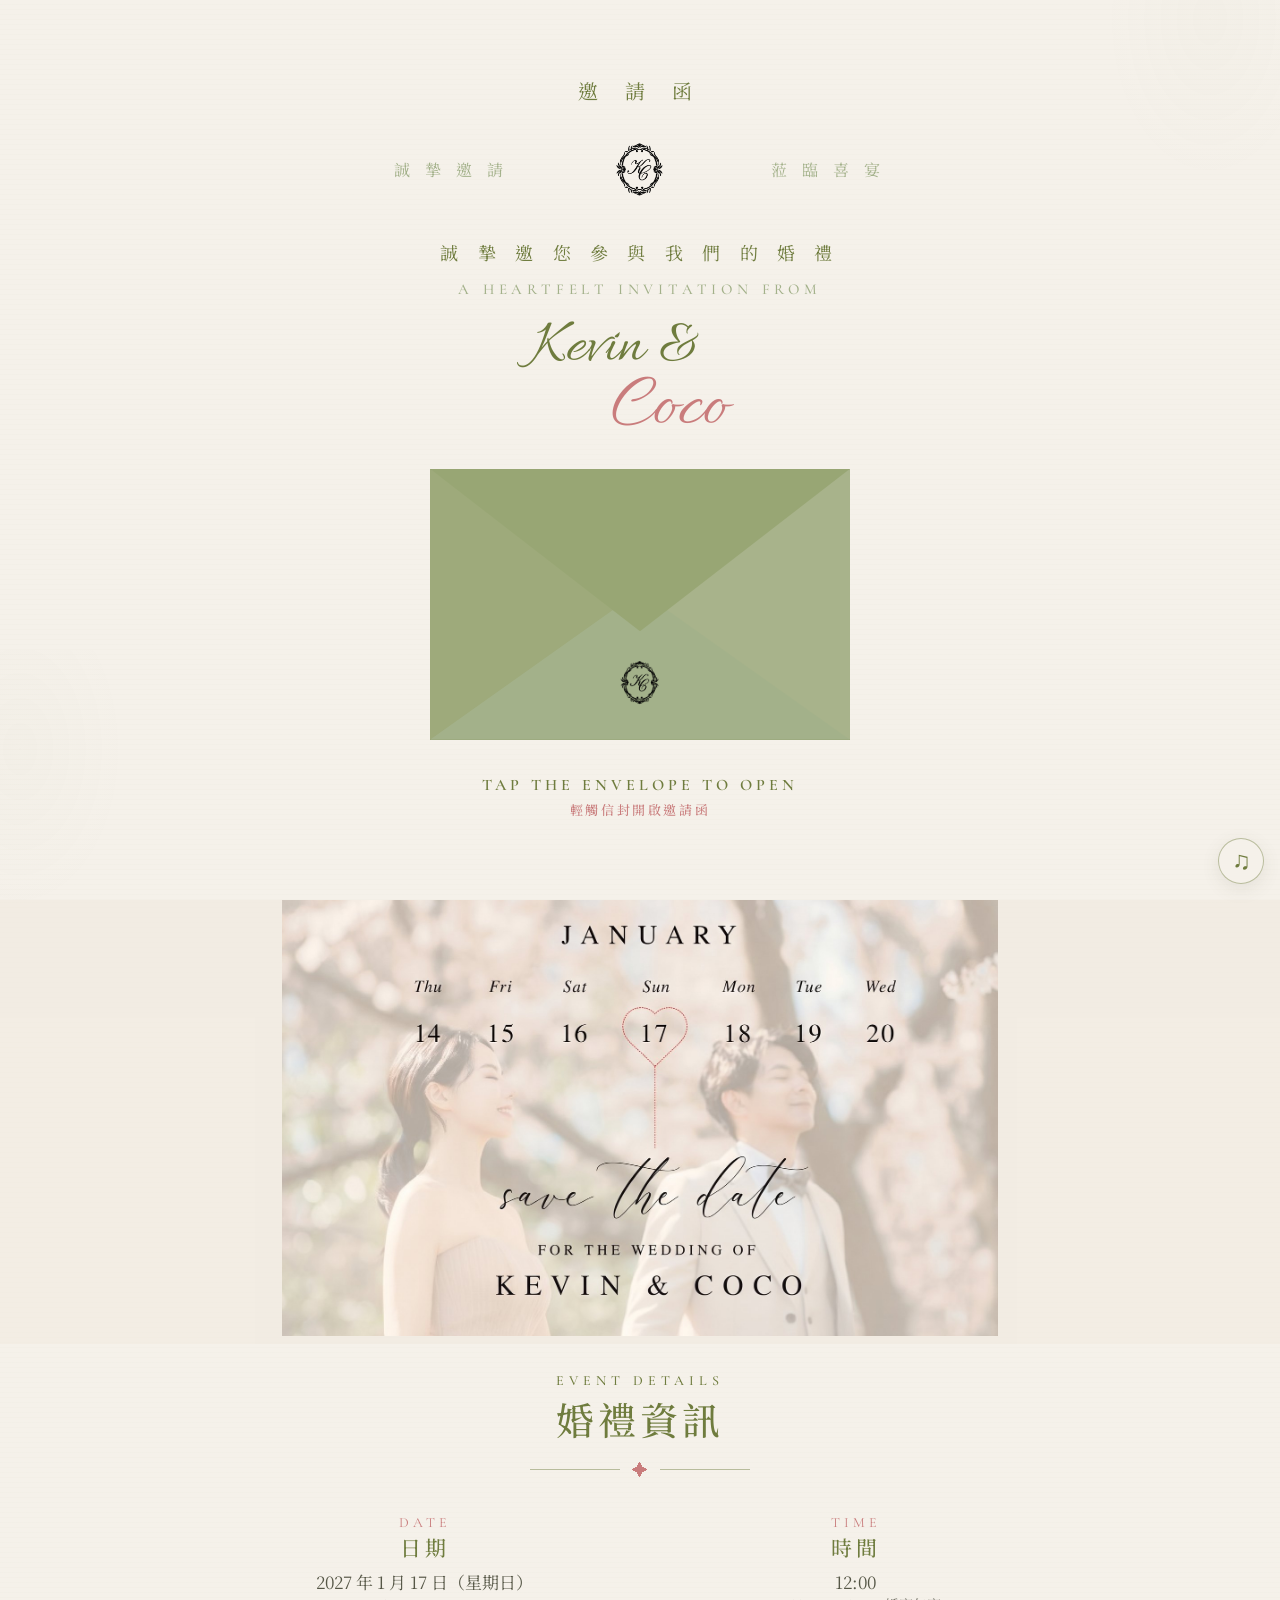
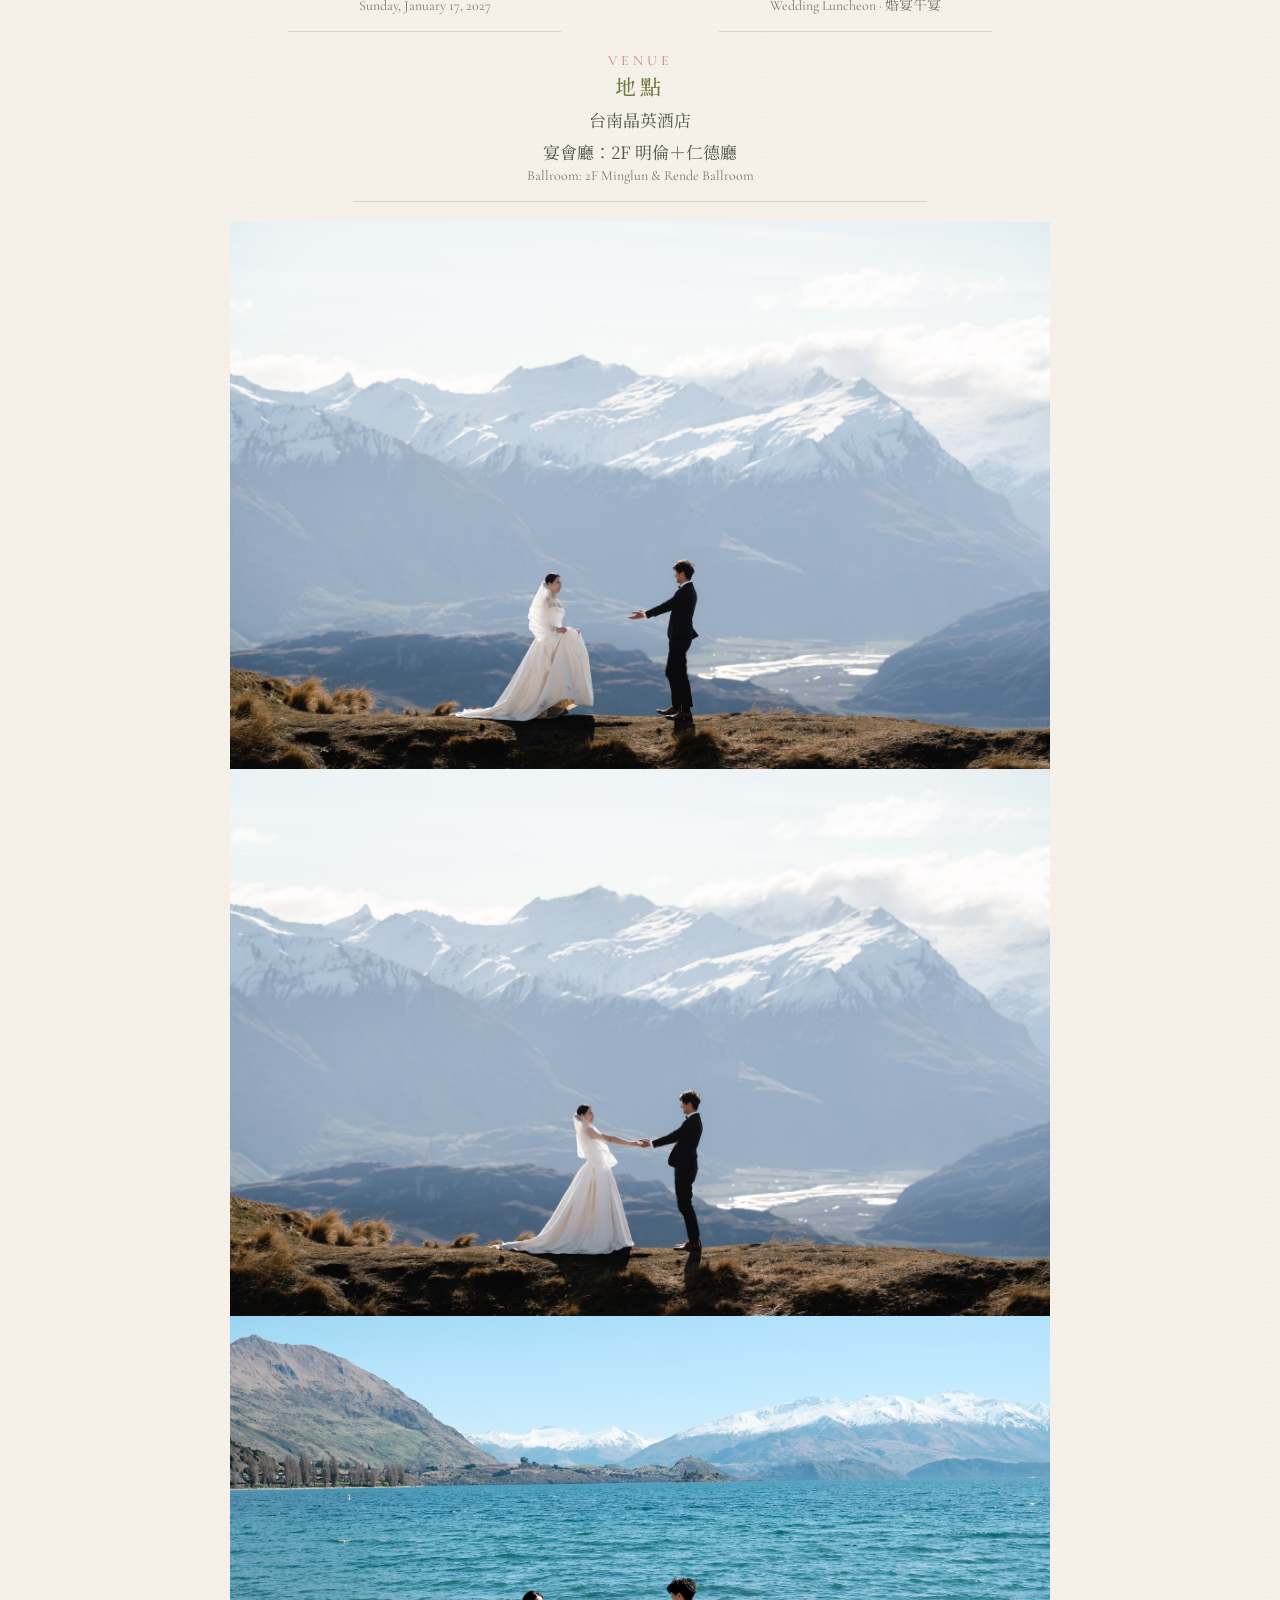
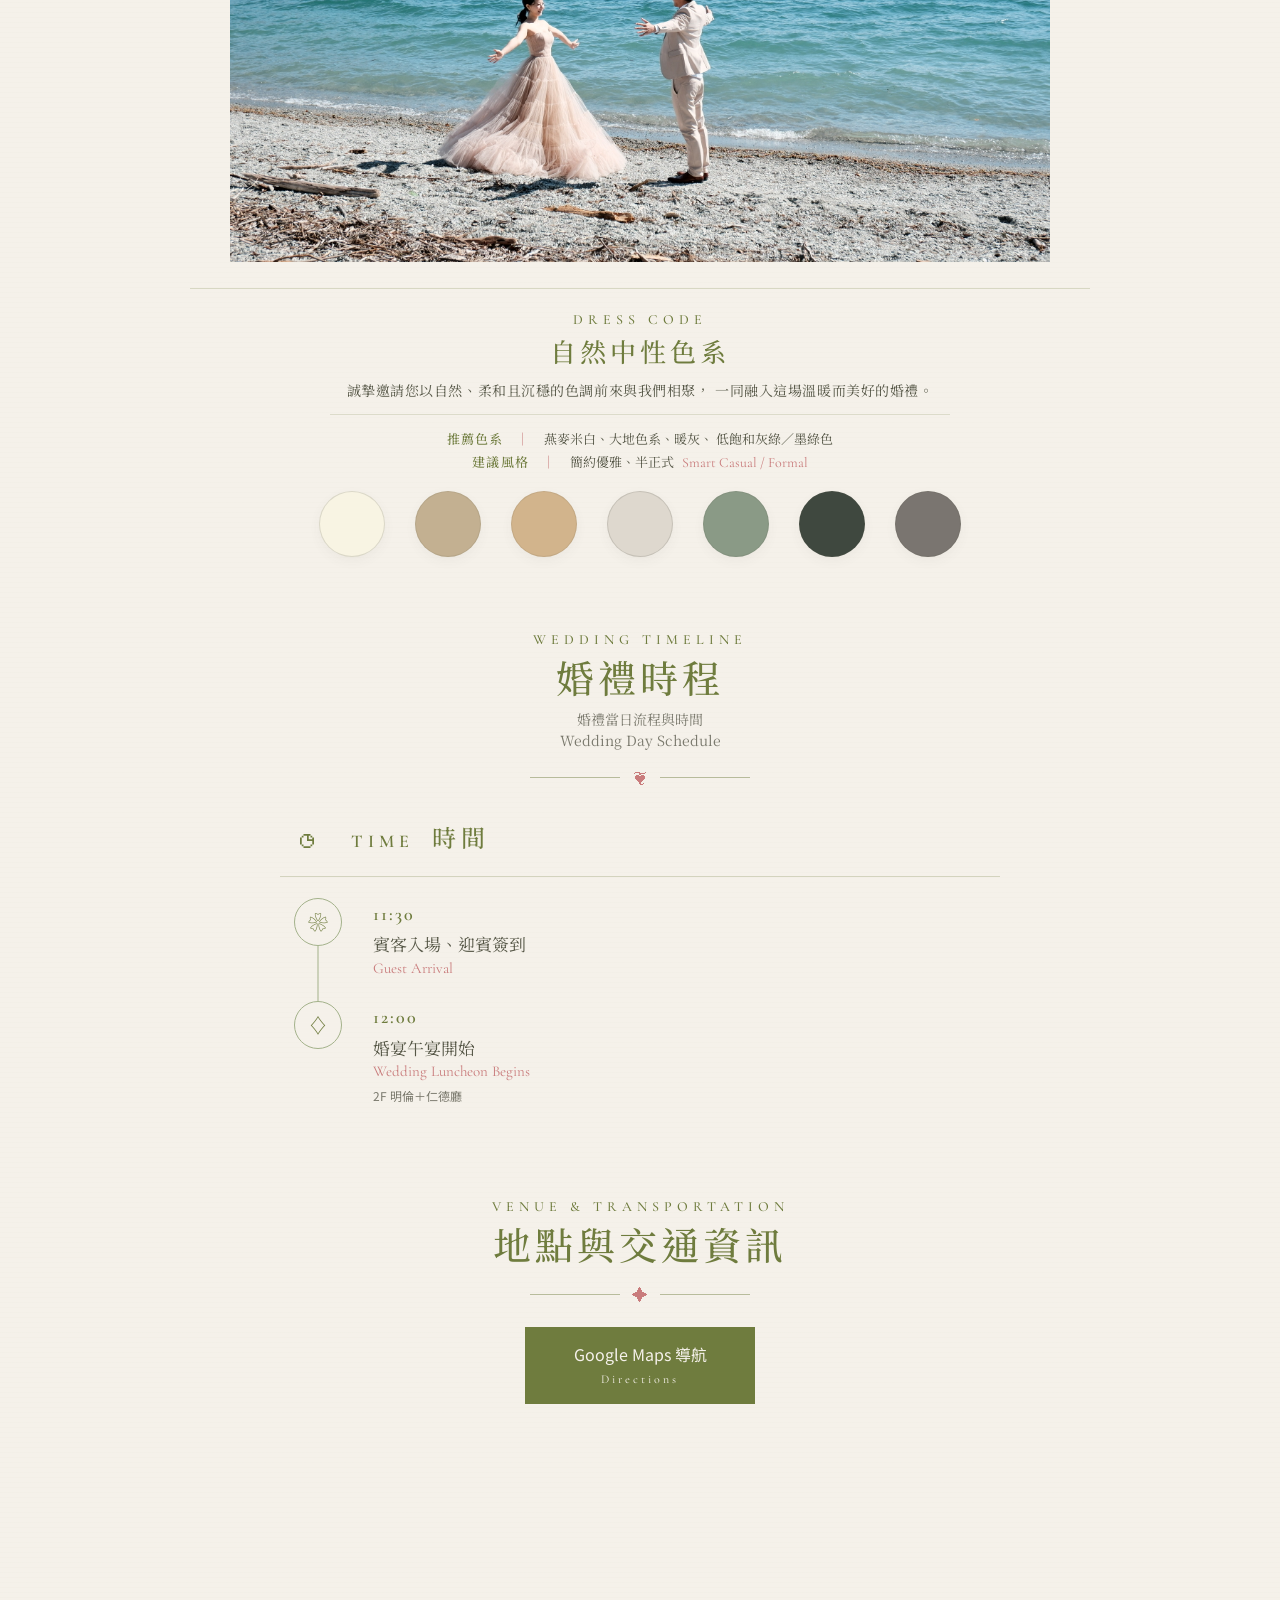
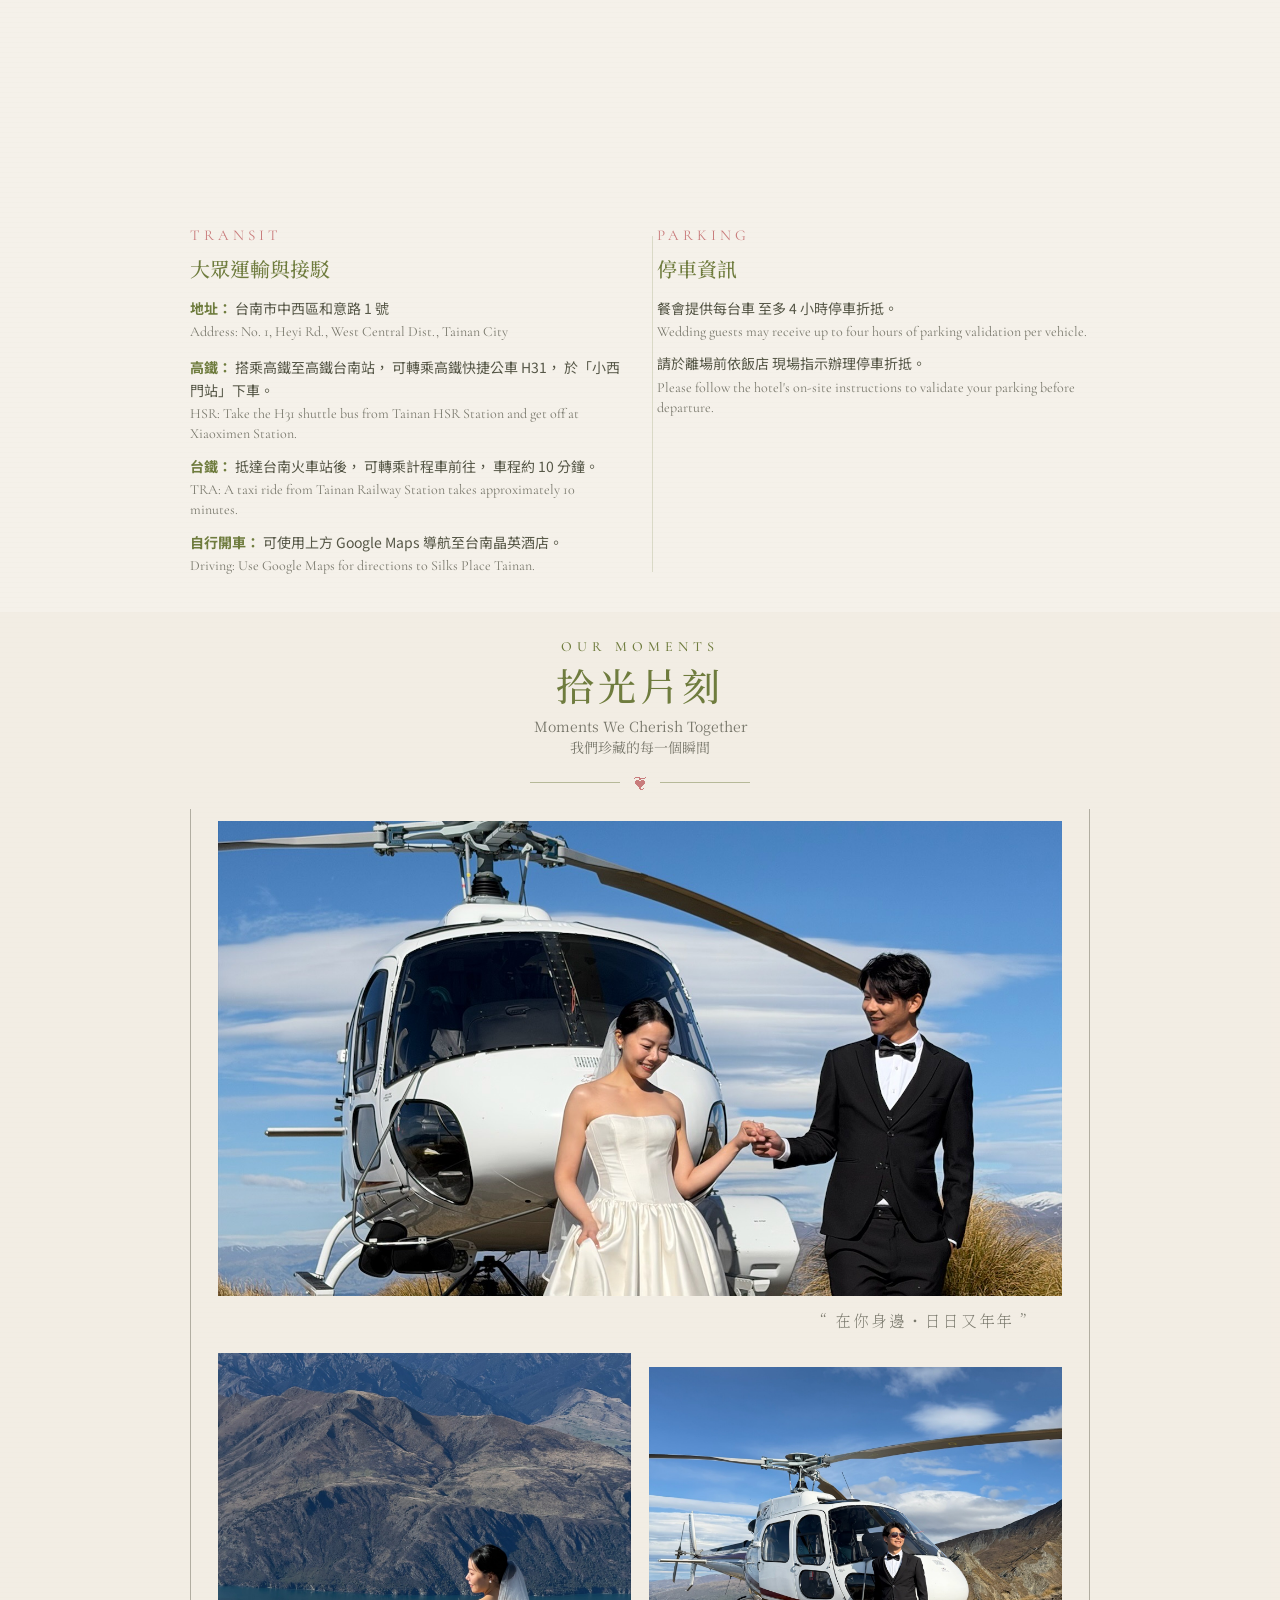
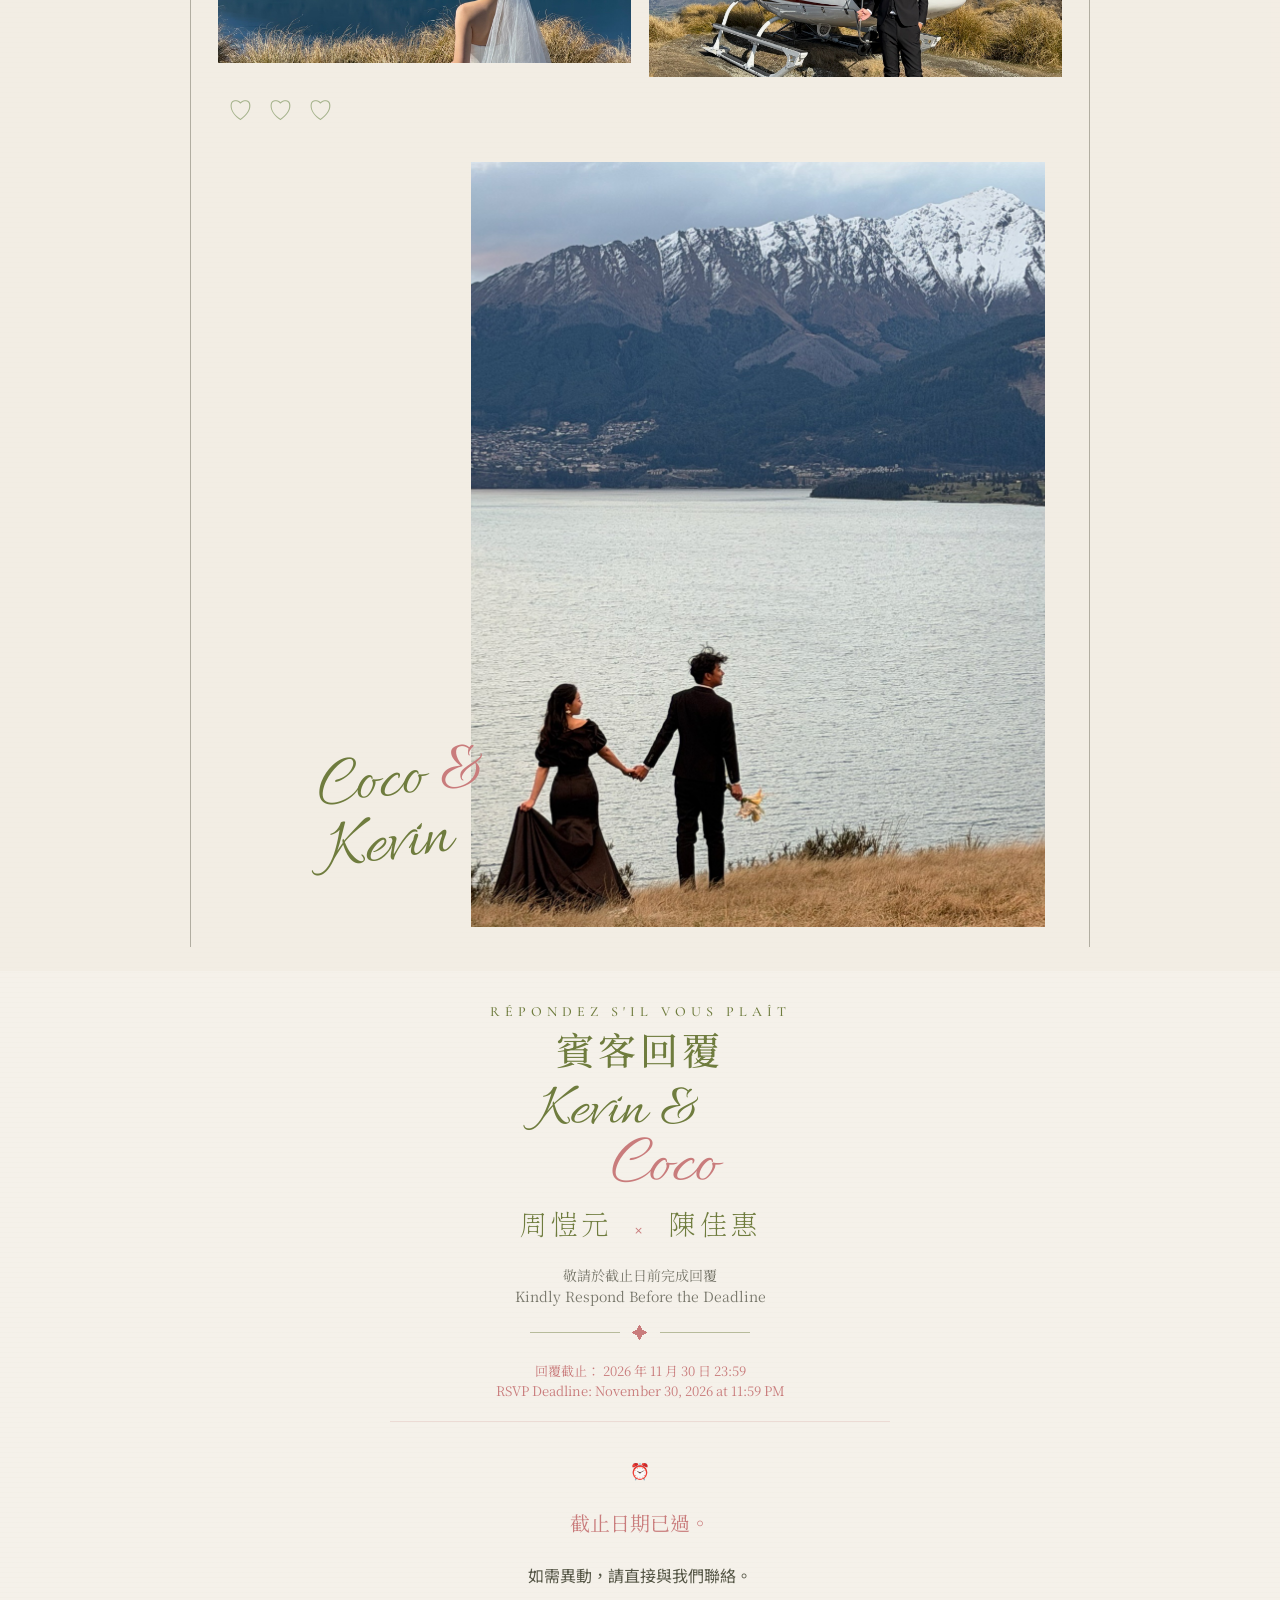
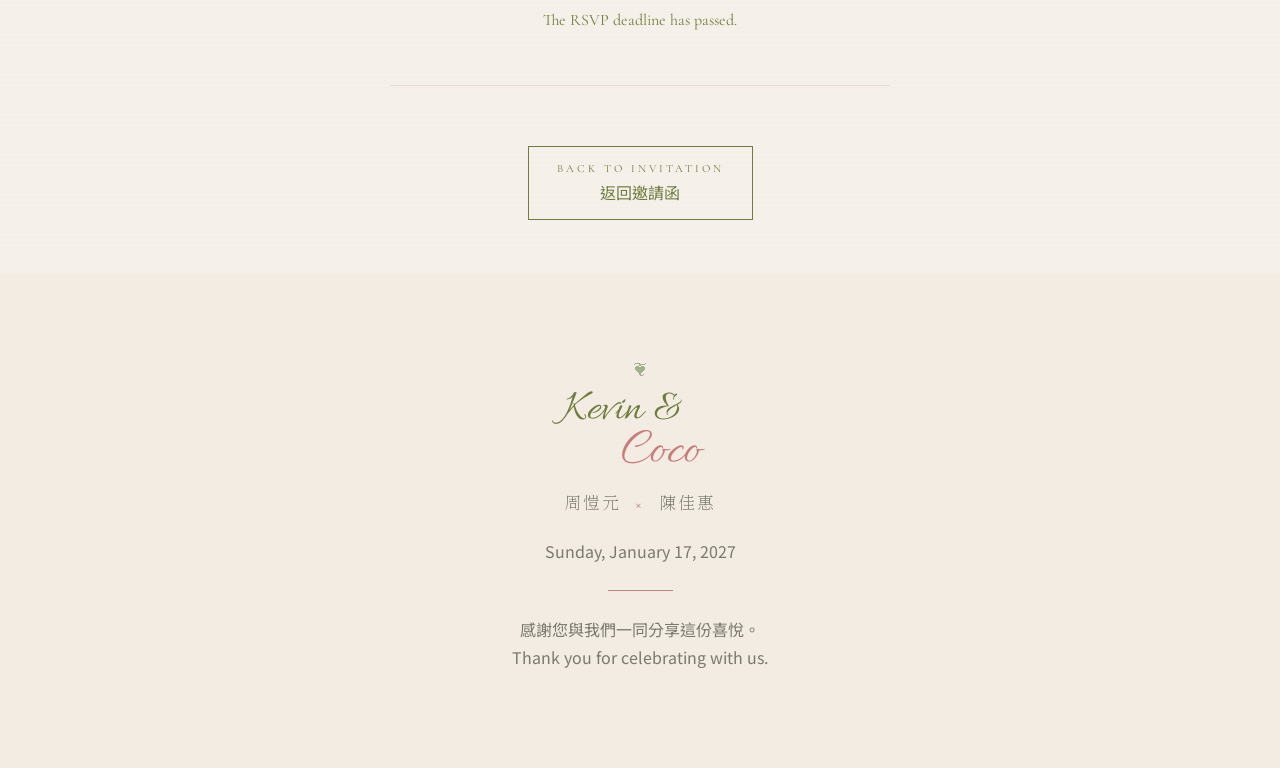
==== commit 41a8e493: "Improve envelope open affordance and gate typography" ====
--- a/invitation/index.html
+++ b/invitation/index.html
@@ -70,7 +70,7 @@
 
     <link
         rel="stylesheet"
-        href="./style.css?v=20261009-01"
+        href="./style.css?v=20261009-gate02"
     >
 </head>
 
@@ -278,14 +278,17 @@
             <div
                 id="gate-instruction"
                 class="gate-instruction"
+                role="button"
+                tabindex="0"
+                aria-label="輕觸信封開啟邀請函"
             >
 
                 <p id="gate-instruction-main">
-                    TAP TO OPEN
+                    TAP THE ENVELOPE TO OPEN
                 </p>
 
                 <span id="gate-instruction-sub">
-                    輕觸開啟
+                    輕觸信封開啟邀請函
                 </span>
 
             </div>
@@ -1617,7 +1620,7 @@
     ></script>
 
     <script
-        src="./app.js?v=20261009-opt2"
+        src="./app.js?v=20261009-gate02"
     ></script>
 
 </body>
--- a/invitation/style.css
+++ b/invitation/style.css
@@ -5143,3 +5143,262 @@
     }
 
 }
+
+
+
+/* =========================================================
+   2026-10-09 ENVELOPE CTA RIPPLE REFINEMENT
+========================================================= */
+
+/*
+   入口上方文字放大一個層級，
+   保留原本細緻、留白與精品邀請函感。
+*/
+.gate-title {
+    font-size: clamp(17px, 2.2vw, 20px) !important;
+}
+
+.gate-monogram-row p {
+    font-size: clamp(13px, 1.9vw, 16px) !important;
+}
+
+.gate-main-invitation {
+    font-size: clamp(14px, 2vw, 18px) !important;
+}
+
+.gate-english-invitation {
+    font-size: clamp(12px, 1.8vw, 15px) !important;
+}
+
+
+/*
+   信封本身仍是按鈕，增加兩層玫瑰粉擴散波紋。
+   波紋中心位於目前 KC Logo 附近，讓使用者自然理解可點擊。
+*/
+.envelope-button {
+    position: relative !important;
+    isolation: isolate;
+    overflow: visible !important;
+}
+
+.envelope-button::before,
+.envelope-button::after {
+    position: absolute;
+    z-index: 8;
+
+    left: 50%;
+    top: 79%;
+
+    width: 76px;
+    height: 76px;
+
+    content: "";
+
+    border:
+        1.5px
+        solid
+        rgba(201, 124, 124, 0.62);
+
+    border-radius: 50%;
+
+    opacity: 0;
+
+    transform:
+        translate(-50%, -50%)
+        scale(0.72);
+
+    pointer-events: none;
+
+    animation:
+        envelopeTapRipple
+        2.35s
+        ease-out
+        infinite;
+}
+
+.envelope-button::after {
+    animation-delay: 1.15s;
+}
+
+@keyframes envelopeTapRipple {
+
+    0% {
+        opacity: 0;
+        transform:
+            translate(-50%, -50%)
+            scale(0.72);
+    }
+
+    18% {
+        opacity: 0.58;
+    }
+
+    72% {
+        opacity: 0.12;
+    }
+
+    100% {
+        opacity: 0;
+        transform:
+            translate(-50%, -50%)
+            scale(1.95);
+    }
+
+}
+
+
+/*
+   開啟後立即停止提示動畫，避免干擾邀請卡升起動畫。
+*/
+.invitation-gate.is-opening
+.envelope-button::before,
+.invitation-gate.is-opening
+.envelope-button::after {
+    animation: none !important;
+    opacity: 0 !important;
+}
+
+
+/*
+   強化下方操作提示，但仍維持目前婚禮主視覺。
+*/
+.gate-instruction {
+    margin-top: clamp(19px, 3vh, 32px) !important;
+
+    padding:
+        8px
+        14px
+        7px;
+
+    border-radius: 999px;
+
+    cursor: pointer;
+
+    -webkit-tap-highlight-color: transparent;
+
+    animation:
+        gateInstructionBreath
+        2.8s
+        ease-in-out
+        infinite;
+}
+
+.gate-instruction p {
+    color: var(--primary) !important;
+
+    font-size: 16px !important;
+
+    font-weight: 600 !important;
+
+    letter-spacing: 0.25em !important;
+
+    line-height: 1.35 !important;
+}
+
+.gate-instruction span {
+    margin-top: 5px !important;
+
+    color: var(--accent) !important;
+
+    font-size: 13px !important;
+
+    font-weight: 500 !important;
+
+    letter-spacing: 0.2em !important;
+
+    line-height: 1.45 !important;
+}
+
+.gate-instruction:focus-visible {
+    outline:
+        1px
+        solid
+        rgba(201, 124, 124, 0.75);
+
+    outline-offset: 5px;
+}
+
+@keyframes gateInstructionBreath {
+
+    0%,
+    100% {
+        opacity: 0.88;
+        transform: translateY(0);
+    }
+
+    50% {
+        opacity: 1;
+        transform: translateY(-2px);
+    }
+
+}
+
+.invitation-gate.is-opening
+.gate-instruction {
+    animation: none !important;
+}
+
+
+/* 手機：上方文字同樣比現在大一號，避免再次被舊 media rule 縮小 */
+@media (max-width: 500px) {
+
+    .gate-title {
+        font-size: 18px !important;
+    }
+
+    .gate-monogram-row p {
+        font-size: 12px !important;
+        letter-spacing: 0.2em !important;
+    }
+
+    .gate-main-invitation {
+        font-size: 13px !important;
+        letter-spacing: 0.14em !important;
+    }
+
+    .gate-english-invitation {
+        font-size: 11px !important;
+        letter-spacing: 0.21em !important;
+    }
+
+    .envelope-button::before,
+    .envelope-button::after {
+        top: 78%;
+
+        width: 58px;
+        height: 58px;
+
+        border-width: 1.4px;
+    }
+
+    .gate-instruction {
+        margin-top: 20px !important;
+        padding:
+            7px
+            10px
+            6px;
+    }
+
+    .gate-instruction p {
+        font-size: 14px !important;
+        letter-spacing: 0.18em !important;
+    }
+
+    .gate-instruction span {
+        font-size: 12px !important;
+        letter-spacing: 0.14em !important;
+    }
+
+}
+
+
+/* 無動畫偏好者不顯示持續波紋 */
+@media (prefers-reduced-motion: reduce) {
+
+    .envelope-button::before,
+    .envelope-button::after,
+    .gate-instruction {
+        animation: none !important;
+    }
+
+}
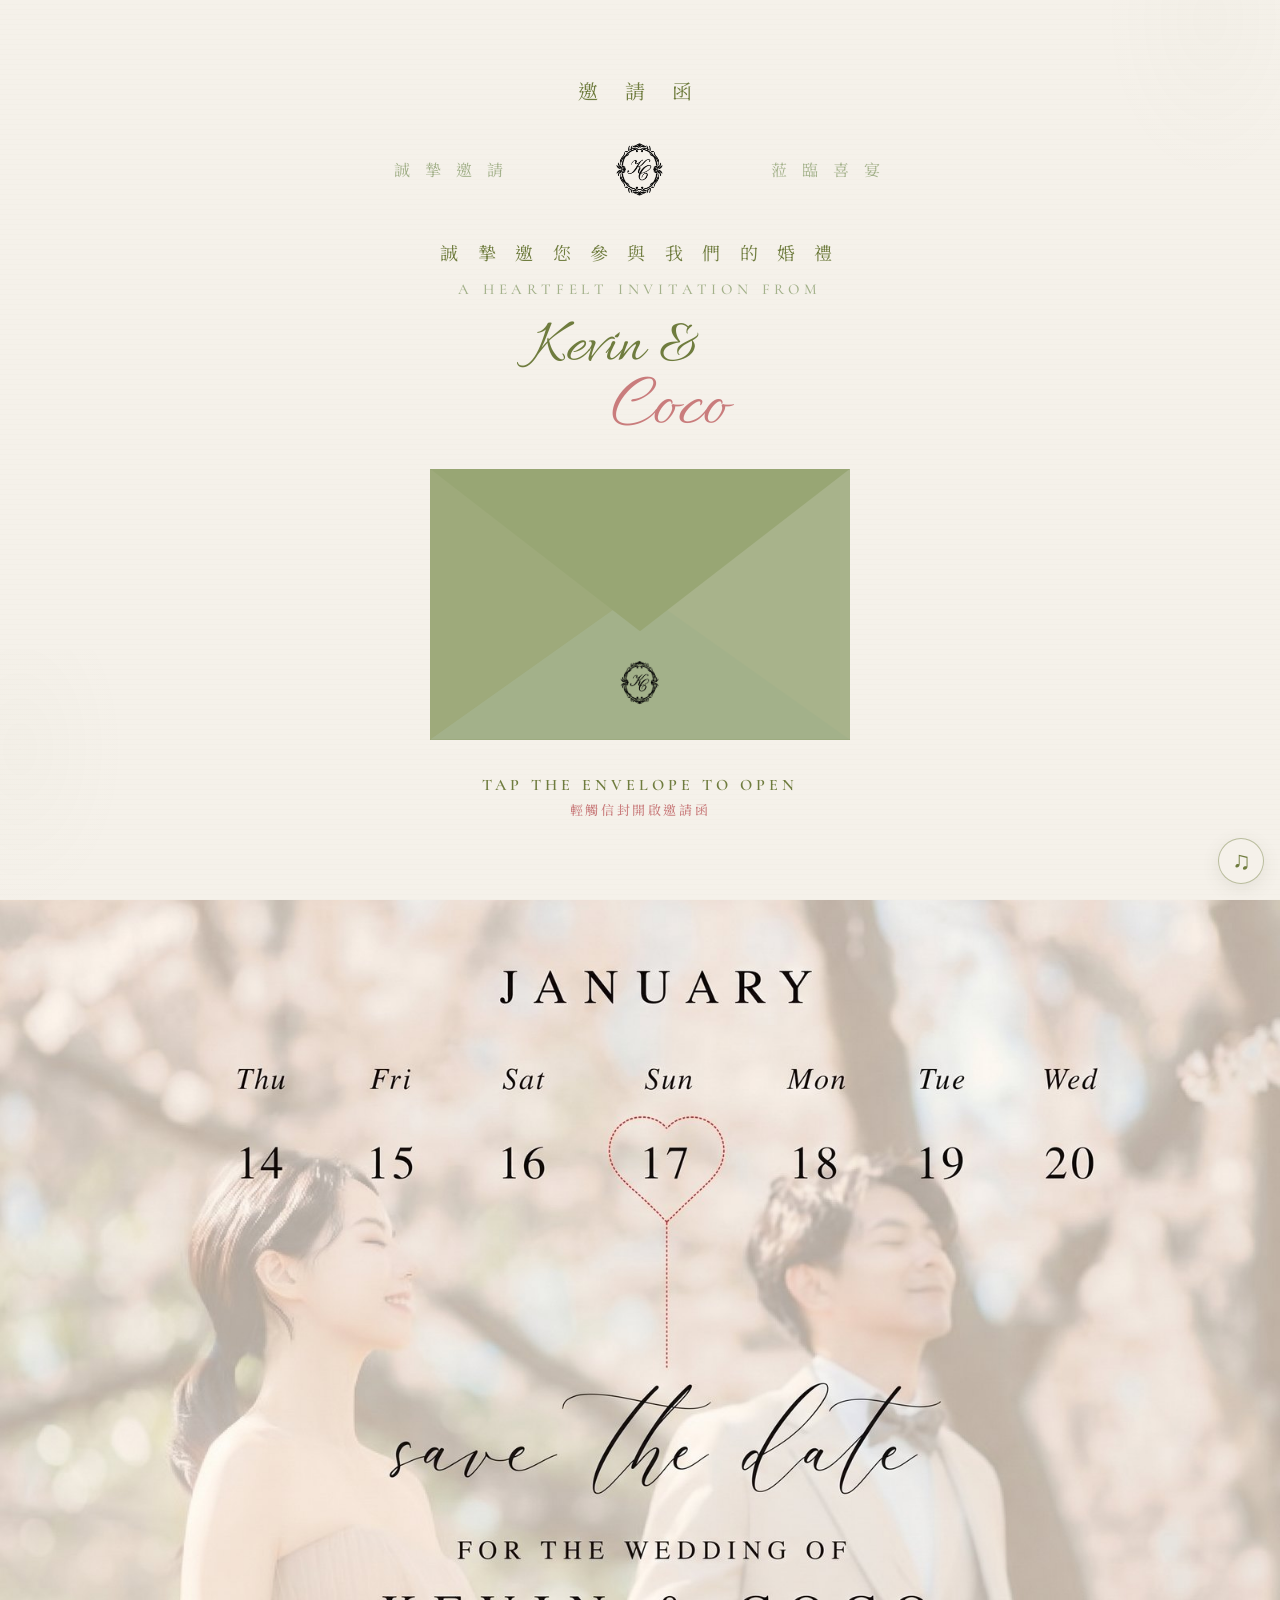
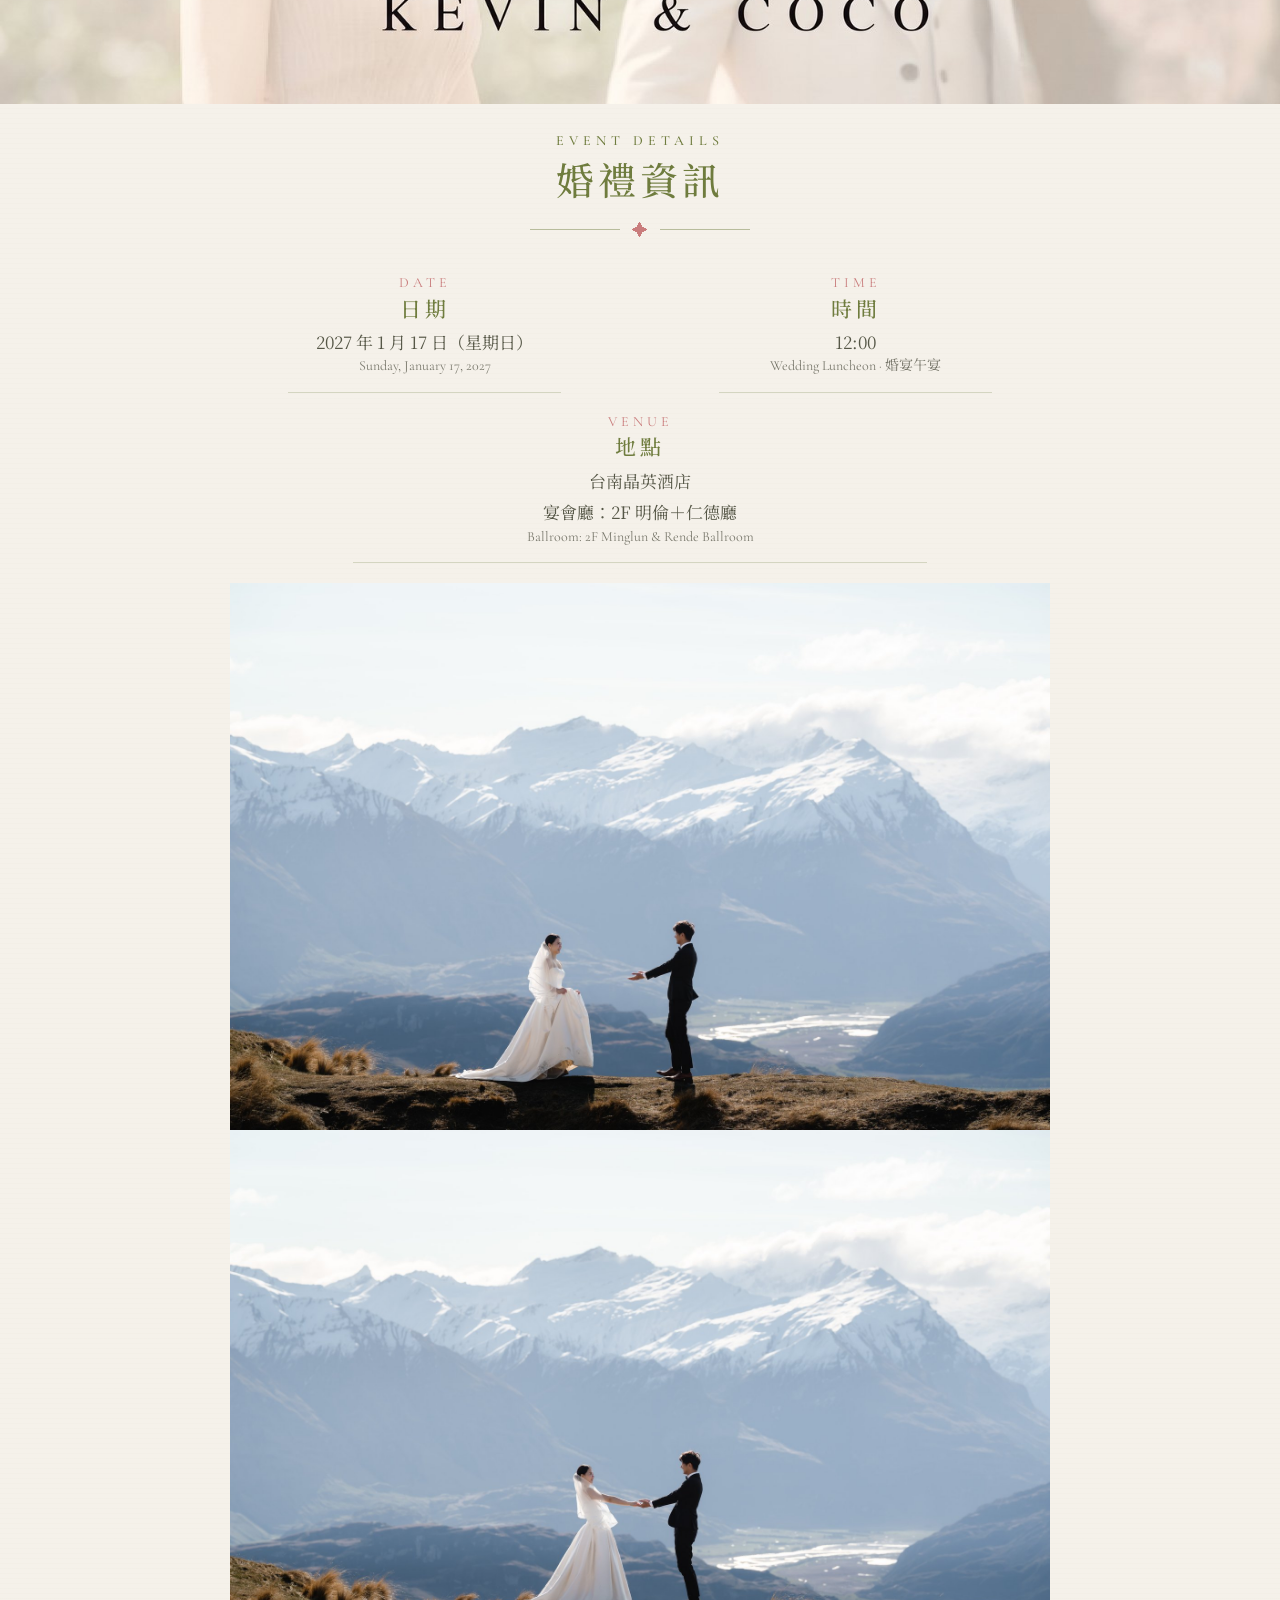
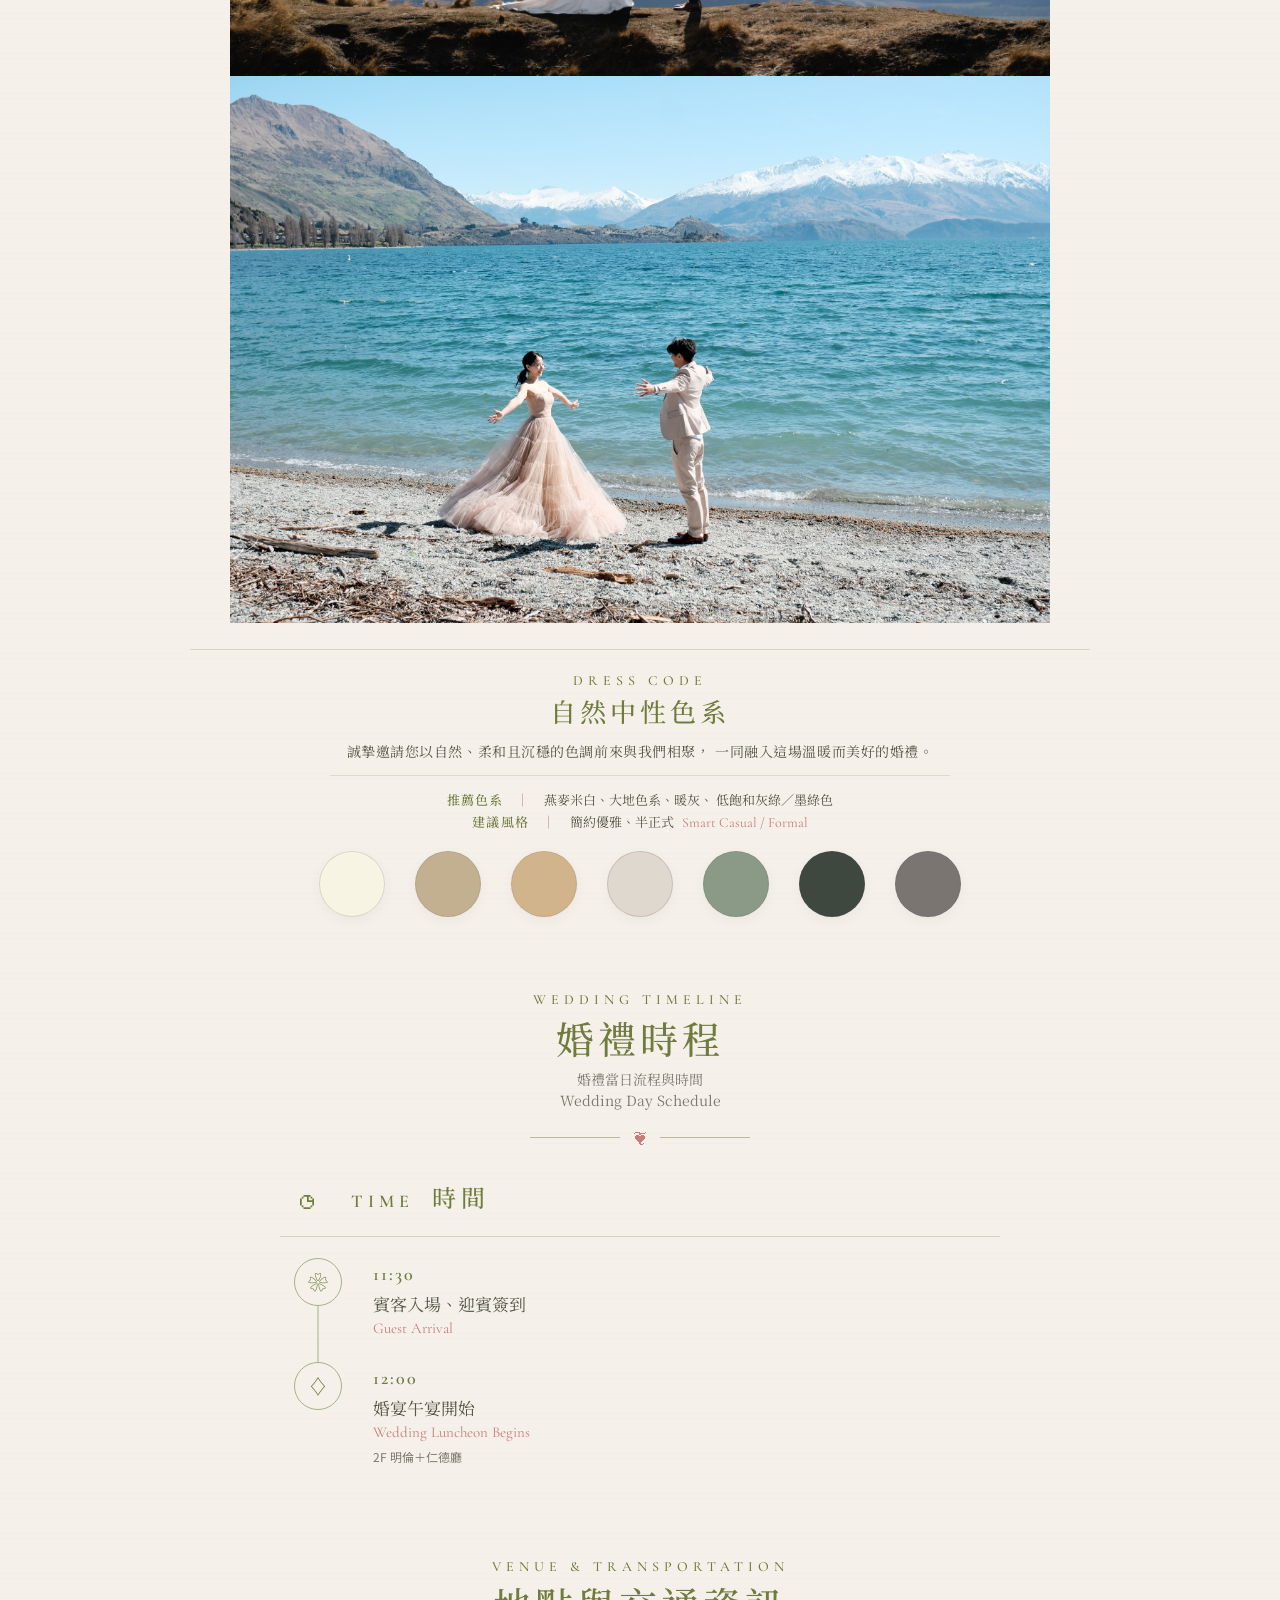
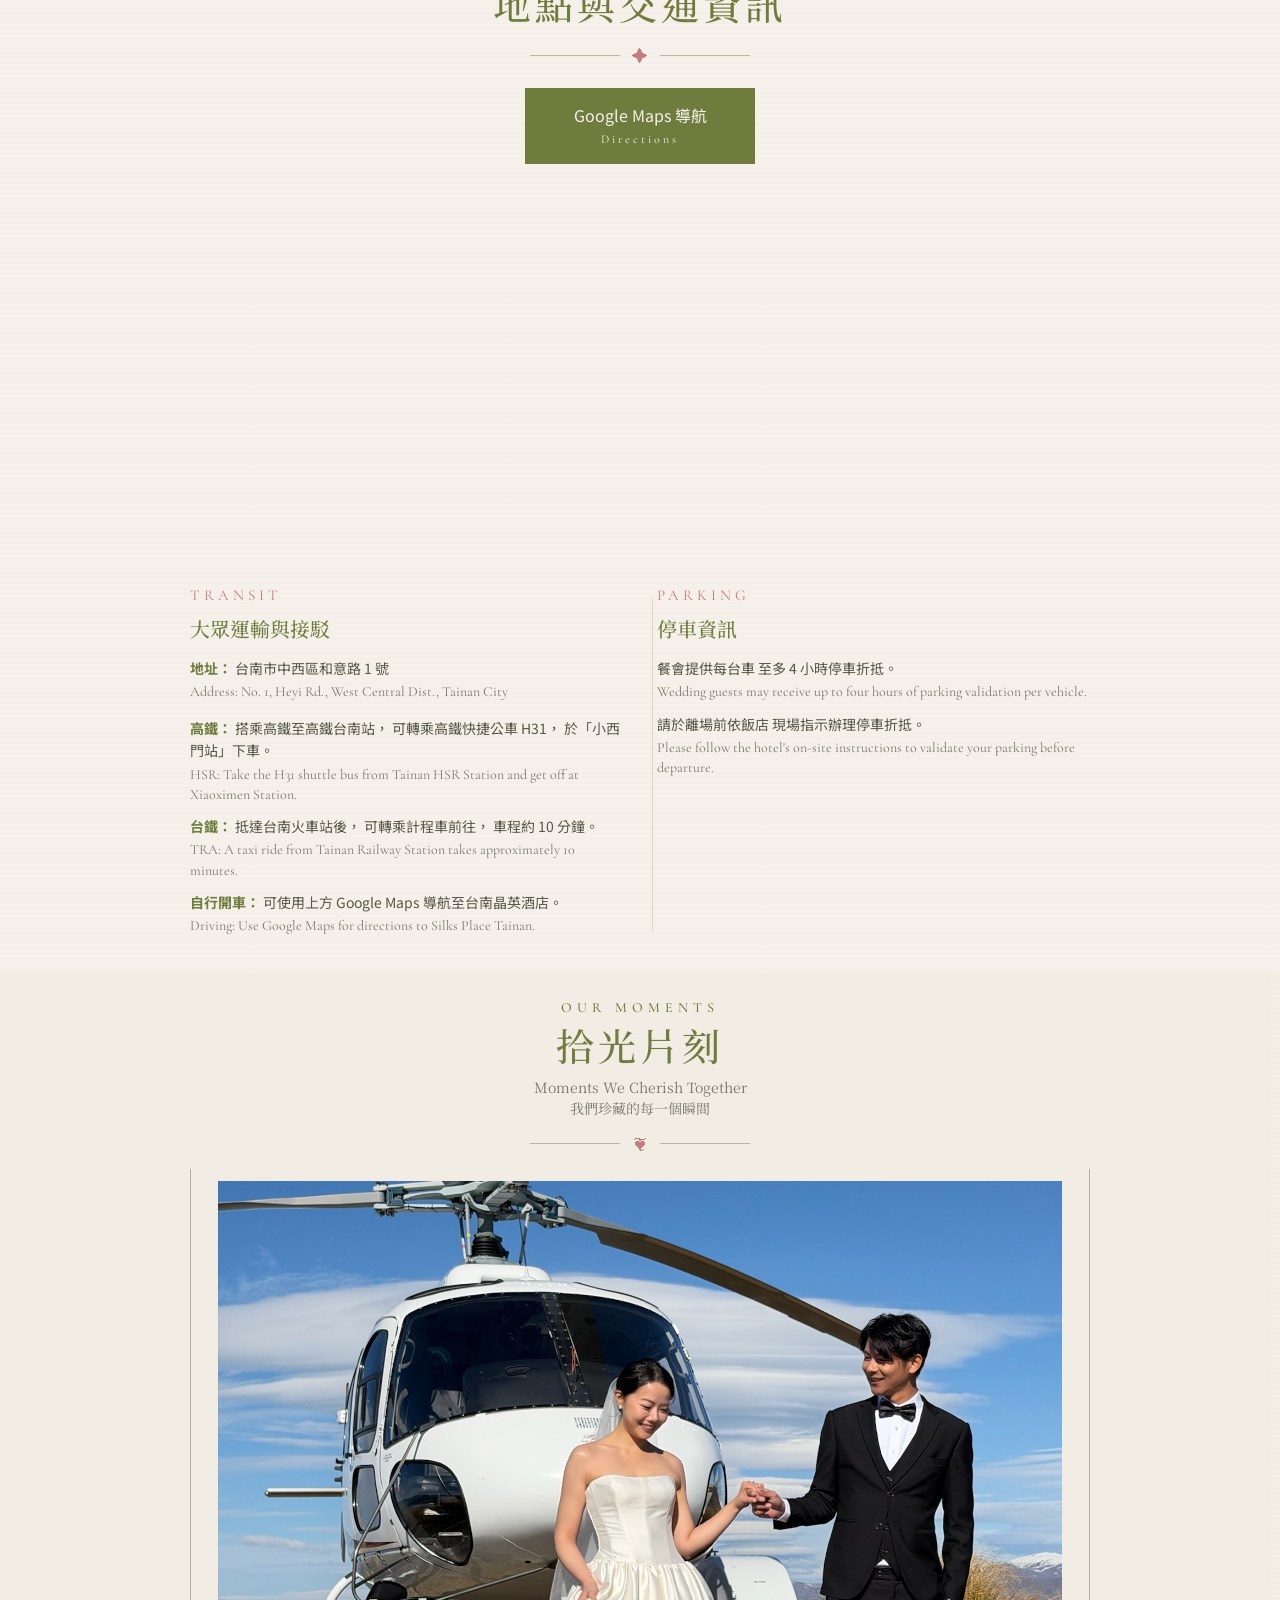
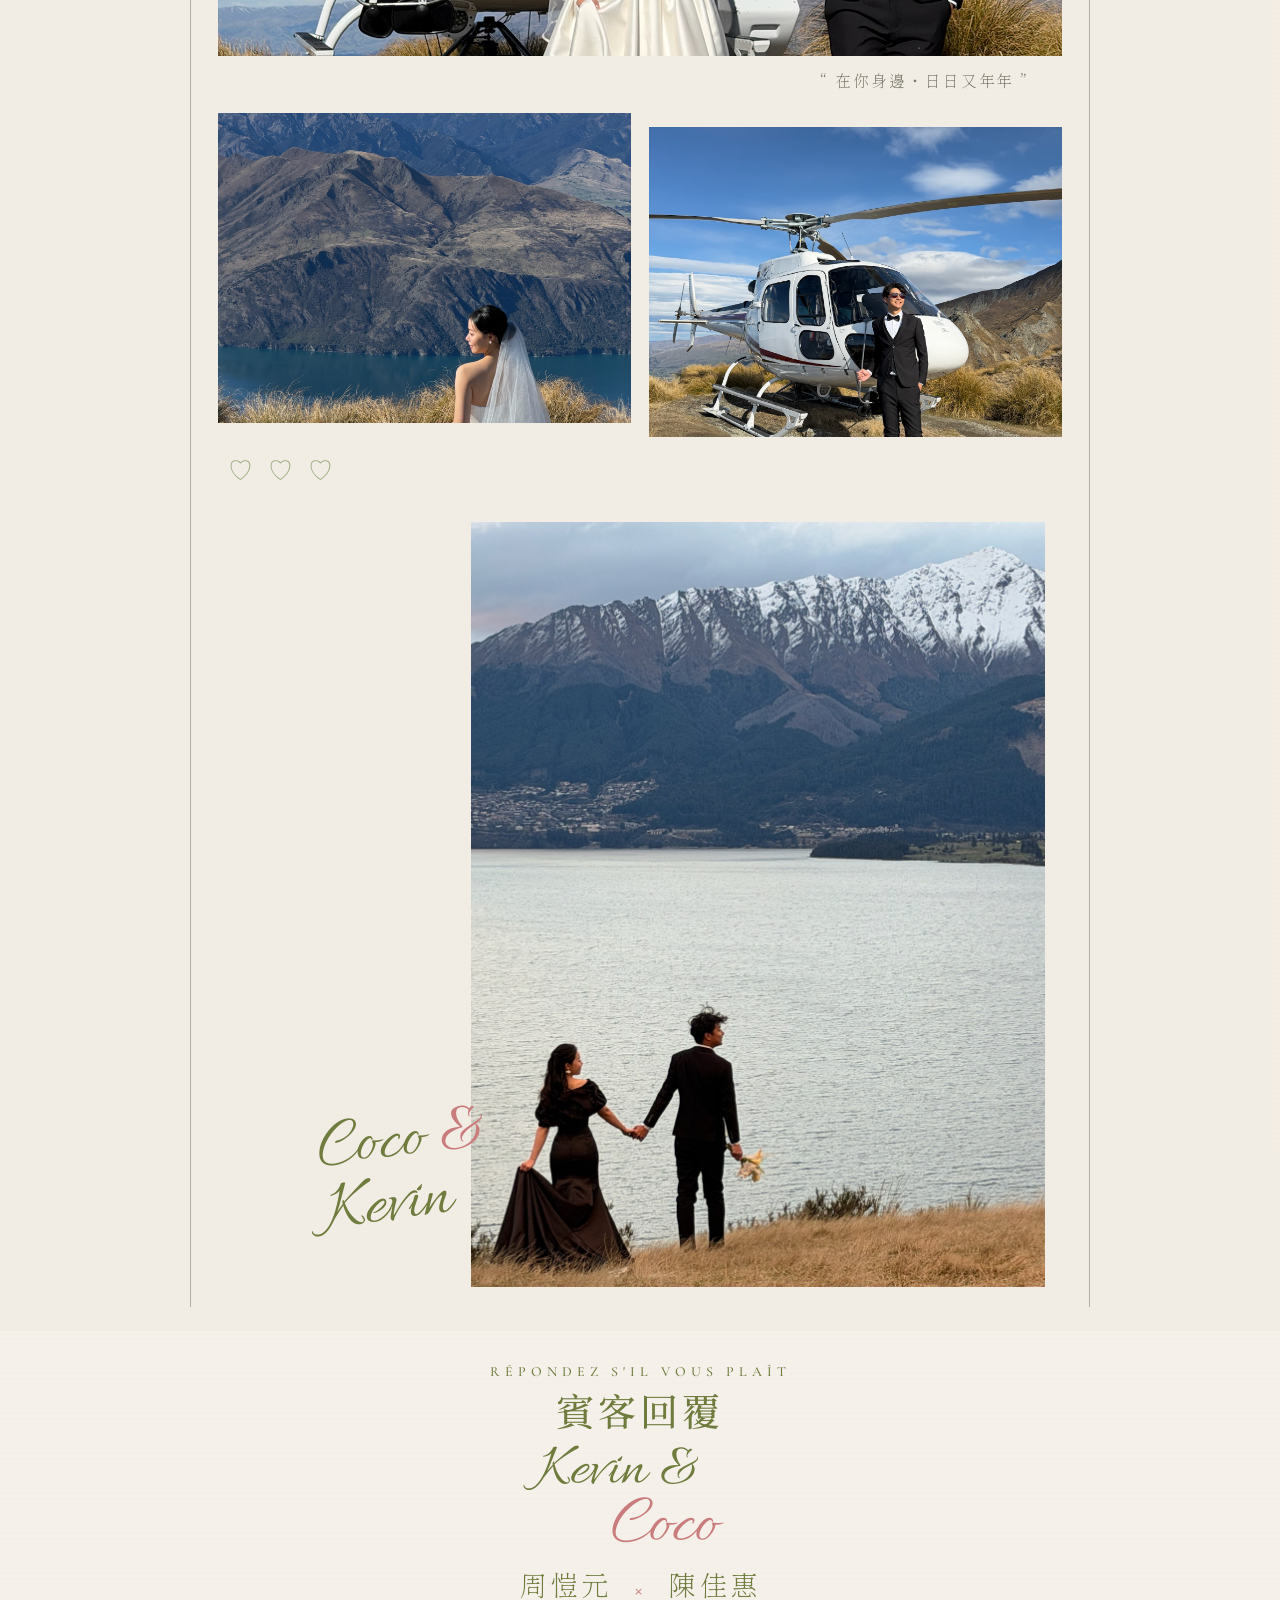
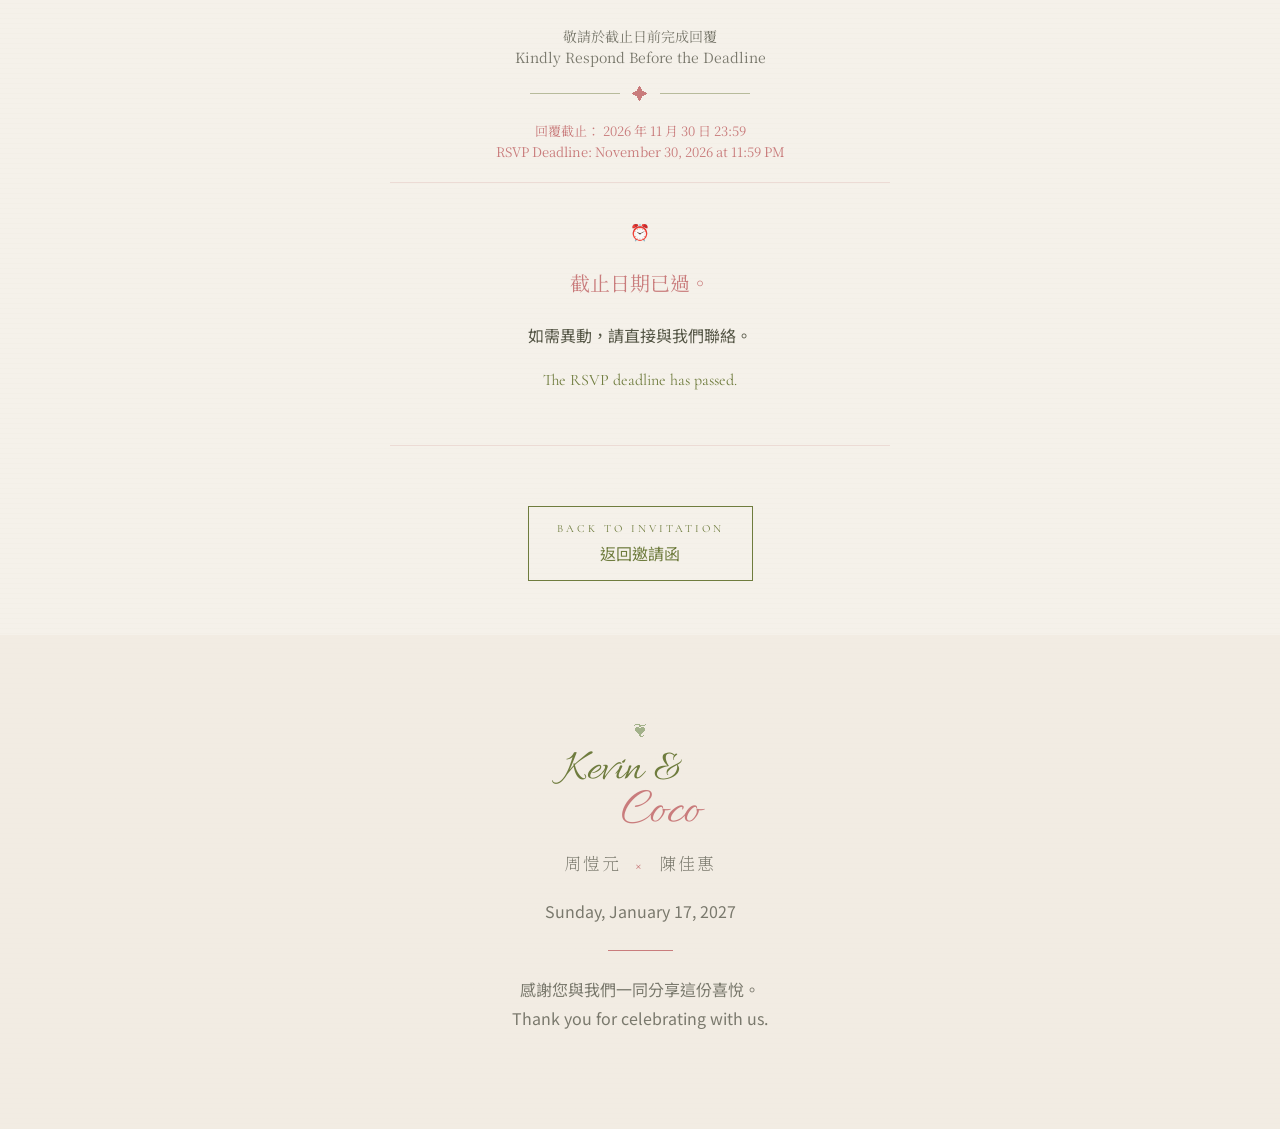
==== commit 7a4b015f: "Make countdown image full bleed and flush with hero" ====
--- a/invitation/index.html
+++ b/invitation/index.html
@@ -70,7 +70,7 @@
 
     <link
         rel="stylesheet"
-        href="./style.css?v=20261009-gate02"
+        href="./style.css?v=20261009-countdown02"
     >
 </head>
 
--- a/invitation/style.css
+++ b/invitation/style.css
@@ -5402,3 +5402,66 @@
     }
 
 }
+
+
+
+/* =========================================================
+   2026-10-09 COUNTDOWN FULL BLEED
+   Countdown image full-width and flush with the hero above
+========================================================= */
+
+.countdown-section {
+    width: 100% !important;
+    max-width: none !important;
+
+    margin: 0 !important;
+    padding: 0 !important;
+
+    background: transparent !important;
+}
+
+.countdown-section .countdown-frame,
+.countdown-frame {
+    width: 100% !important;
+    max-width: none !important;
+
+    margin: 0 !important;
+    padding: 0 !important;
+}
+
+.countdown-section .countdown-image,
+#countdown-image {
+    display: block !important;
+
+    width: 100% !important;
+    max-width: none !important;
+
+    height: auto !important;
+    aspect-ratio: auto !important;
+
+    margin: 0 !important;
+    padding: 0 !important;
+
+    object-fit: contain !important;
+}
+
+
+/* 手機維持完全滿版，不保留左右 12px */
+@media (max-width: 500px) {
+
+    .countdown-section {
+        margin: 0 !important;
+        padding: 0 !important;
+    }
+
+    .countdown-frame {
+        width: 100% !important;
+        margin: 0 !important;
+    }
+
+    #countdown-image {
+        width: 100% !important;
+        margin: 0 !important;
+    }
+
+}
